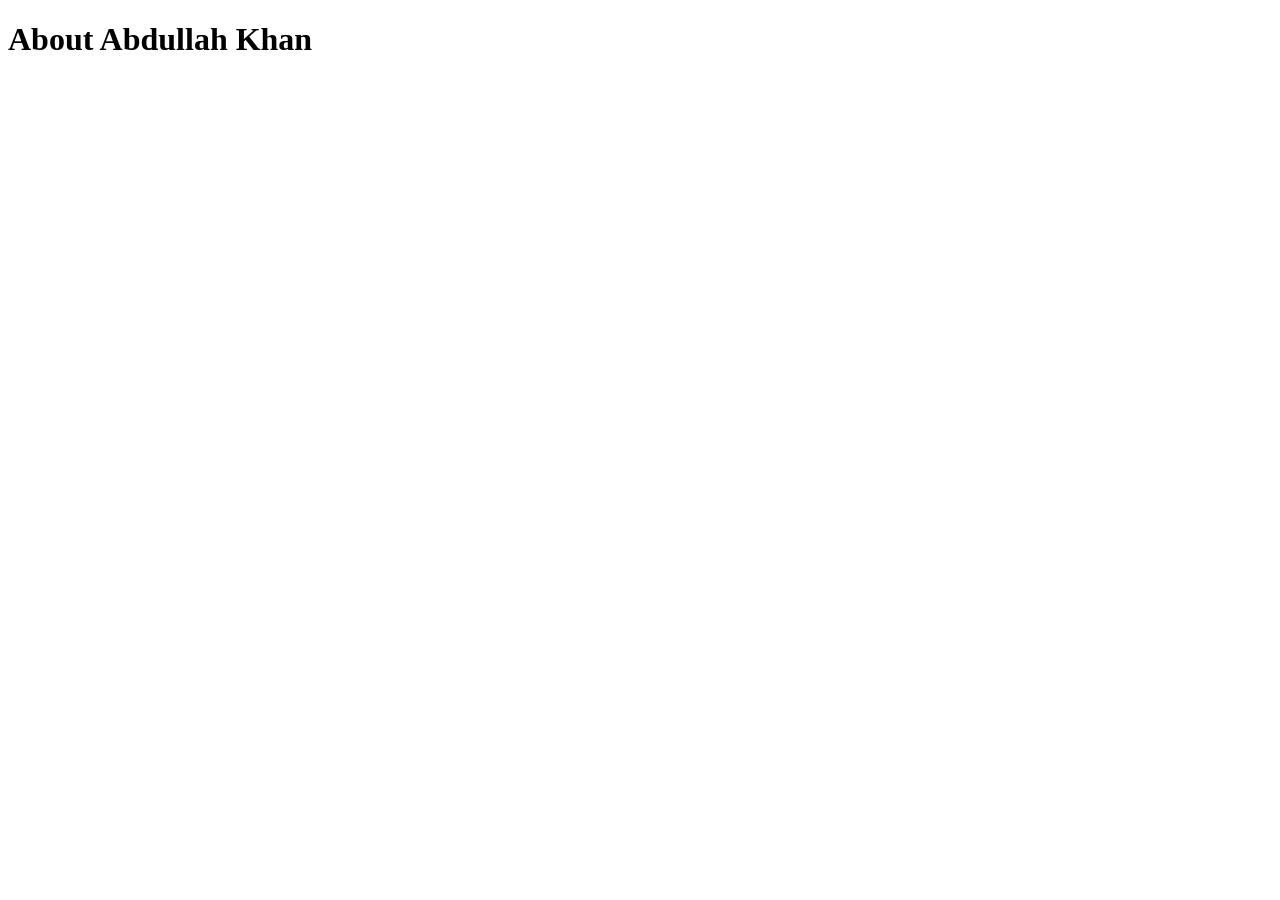
==== about.html @ 02fe5433 "Add About page structure" ====
<!DOCTYPE html>
<html lang="en">
<head>
    <meta charset="UTF-8">
    <meta name="viewport" content="width=device-width, initial-scale=1.0">
    <title>About — Abdullah Khan</title>
</head>
<body>
    <h1>About Abdullah Khan</h1>
</body>
</html>
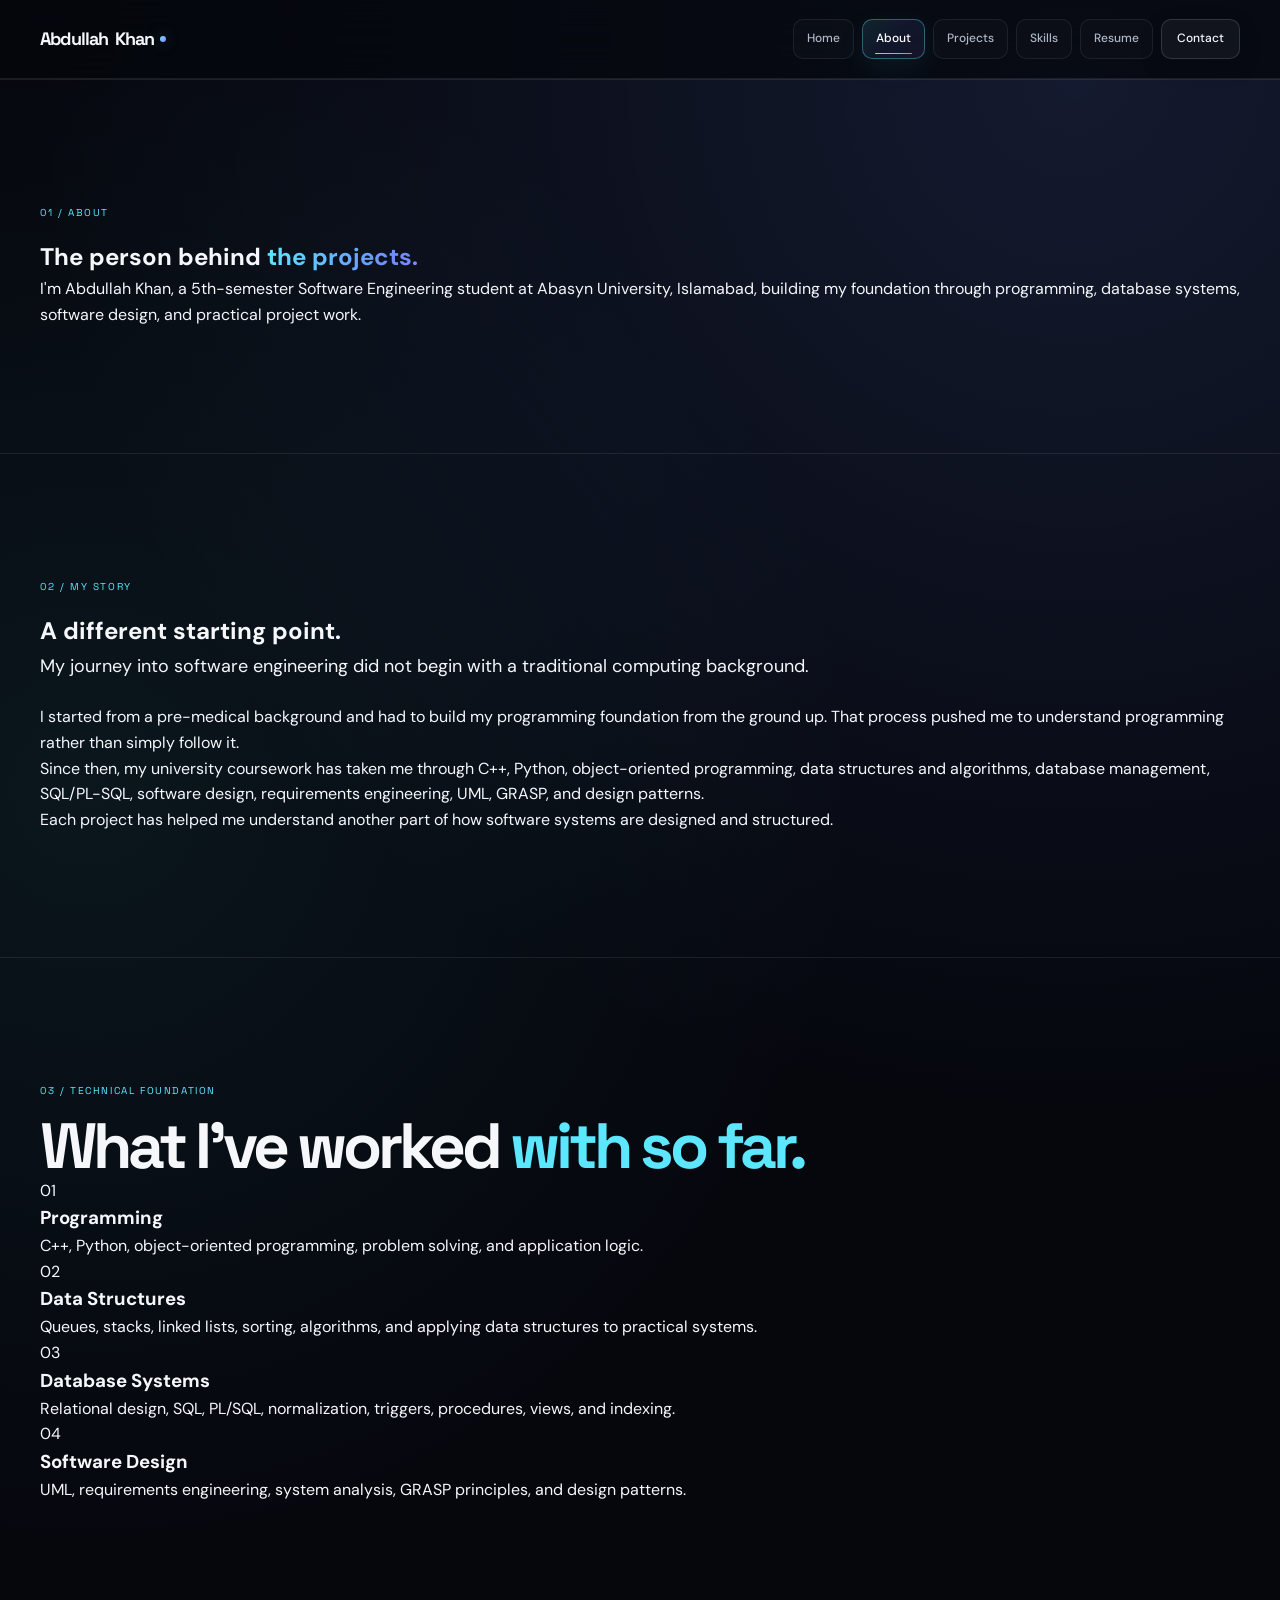
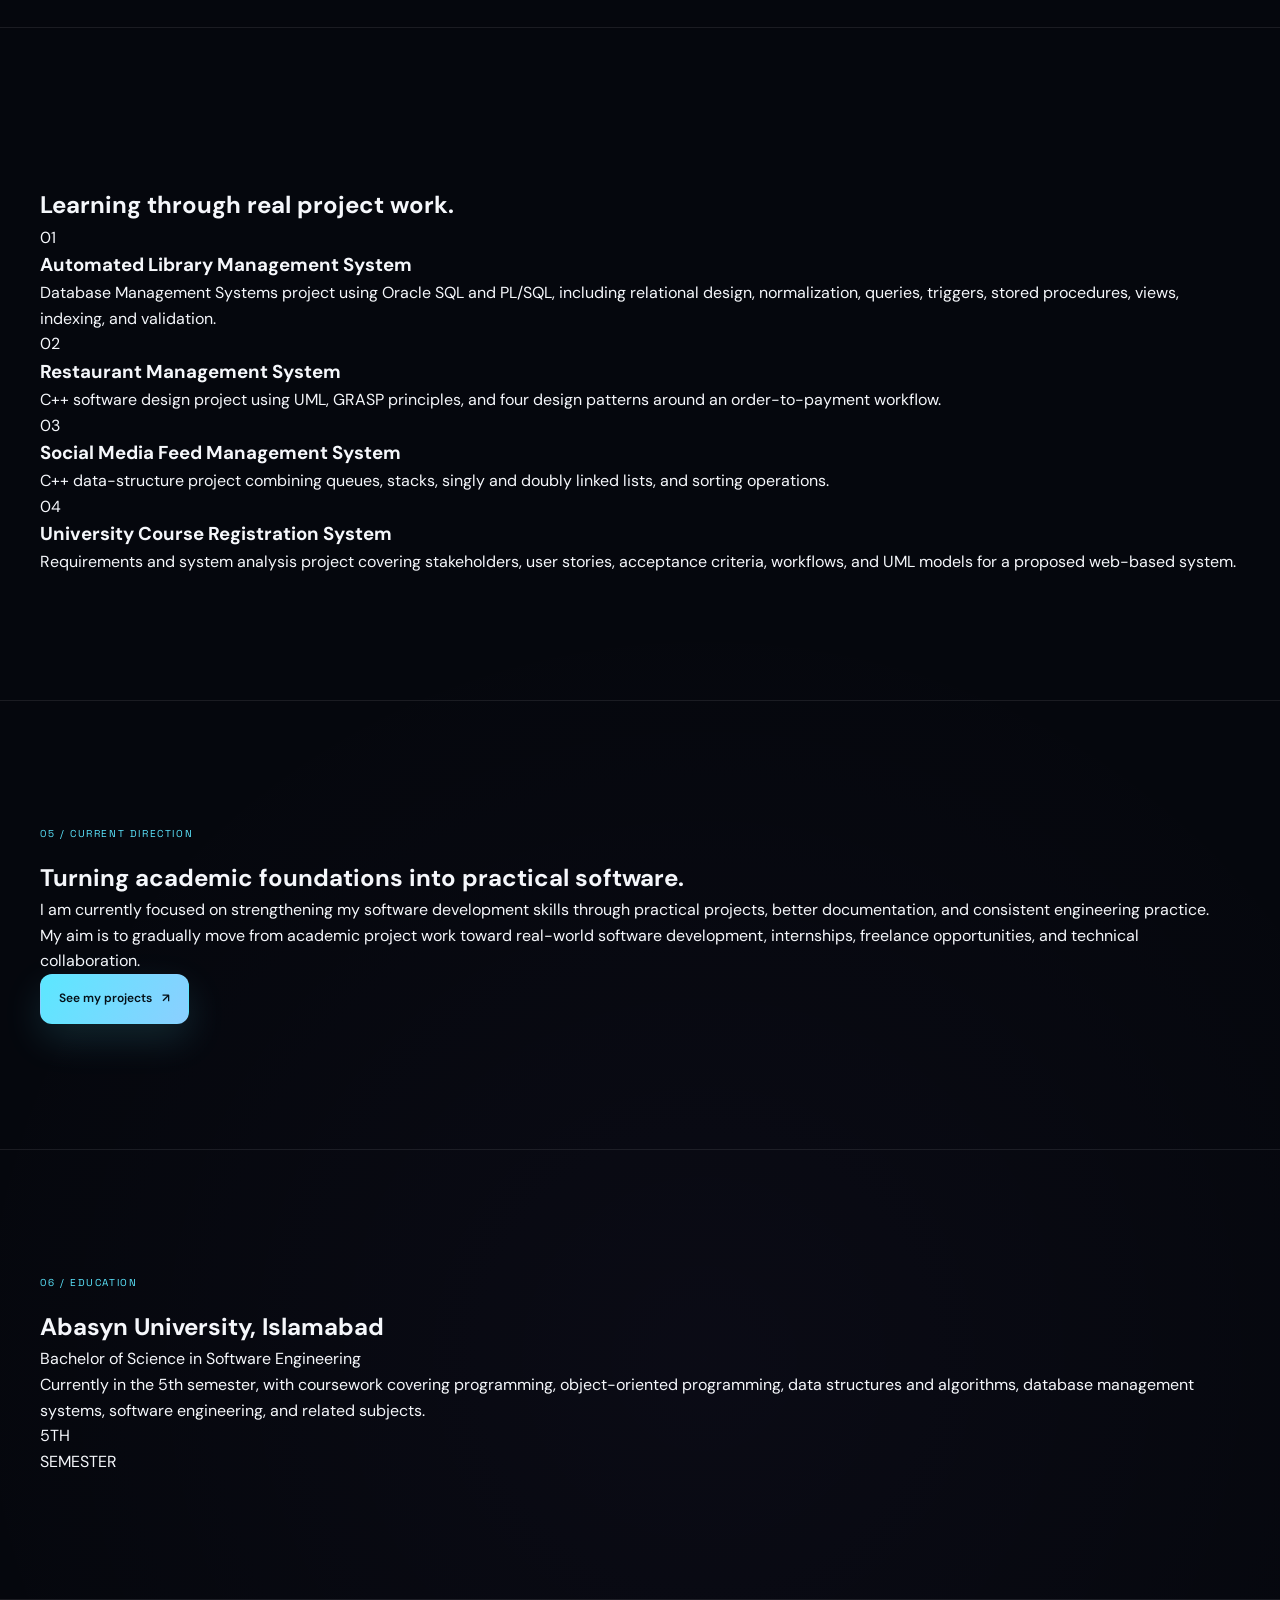
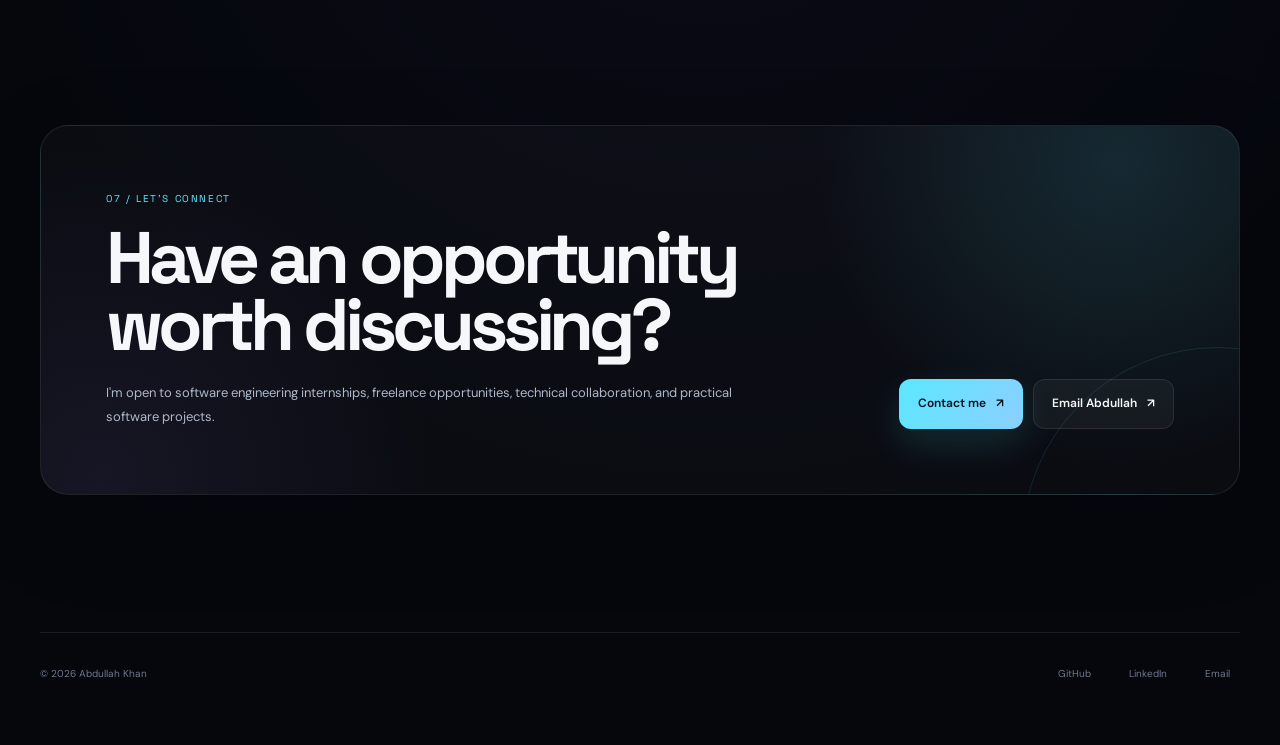
==== commit 065a0412: "Build professional About page" ====
--- a/about.html
+++ b/about.html
@@ -1,11 +1,648 @@
 <!DOCTYPE html>
 <html lang="en">
 <head>
+
     <meta charset="UTF-8">
     <meta name="viewport" content="width=device-width, initial-scale=1.0">
-    <title>About — Abdullah Khan</title>
+
+    <title>About Abdullah Khan | Software Engineering</title>
+
+    <meta
+        name="description"
+        content="About Abdullah Khan — Software Engineering student at Abasyn University, Islamabad."
+    >
+
+    <meta name="theme-color" content="#05070d">
+
+    <link rel="stylesheet" href="css/style.css">
+
 </head>
+
+
 <body>
-    <h1>About Abdullah Khan</h1>
+
+    <!-- =========================
+         NAVIGATION
+    ========================== -->
+
+    <header class="site-header">
+
+        <nav class="navbar container">
+
+            <a href="index.html" class="logo">
+                Abdullah
+                <strong>Khan</strong>
+            </a>
+
+
+            <button
+                class="menu-toggle"
+                type="button"
+                aria-label="Open navigation menu"
+                aria-expanded="false"
+                aria-controls="site-menu"
+            >
+                <span></span>
+                <span></span>
+                <span></span>
+            </button>
+
+
+            <div class="nav-menu" id="site-menu">
+
+                <a
+                    href="index.html"
+                    class="nav-link"
+                >
+                    Home
+                </a>
+
+                <a
+                    href="about.html"
+                    class="nav-link active"
+                >
+                    About
+                </a>
+
+                <a
+                    href="projects.html"
+                    class="nav-link"
+                >
+                    Projects
+                </a>
+
+                <a
+                    href="skills.html"
+                    class="nav-link"
+                >
+                    Skills
+                </a>
+
+                <a
+                    href="resume.html"
+                    class="nav-link"
+                >
+                    Resume
+                </a>
+
+                <a
+                    href="contact.html"
+                    class="nav-link nav-contact"
+                >
+                    Contact
+                </a>
+
+            </div>
+
+        </nav>
+
+    </header>
+
+
+    <main>
+
+
+        <!-- =========================
+             PAGE HERO
+        ========================== -->
+
+        <section class="page-hero section">
+
+            <div class="container">
+
+                <div class="section-kicker reveal">
+                    01 / About
+                </div>
+
+
+                <h1 class="page-title reveal">
+                    The person behind
+                    <span class="gradient-text">
+                        the projects.
+                    </span>
+                </h1>
+
+
+                <p class="page-lead reveal reveal-delay">
+                    I'm Abdullah Khan, a 5th-semester Software Engineering
+                    student at Abasyn University, Islamabad, building my
+                    foundation through programming, database systems,
+                    software design, and practical project work.
+                </p>
+
+            </div>
+
+        </section>
+
+
+        <!-- =========================
+             STORY
+        ========================== -->
+
+        <section class="section">
+
+            <div class="container">
+
+                <div class="section-kicker reveal">
+                    02 / My Story
+                </div>
+
+
+                <div class="about-story-grid">
+
+                    <div class="about-story-heading reveal">
+
+                        <h2>
+                            A different
+                            starting point.
+                        </h2>
+
+                    </div>
+
+
+                    <div class="about-story-content reveal reveal-delay">
+
+                        <p class="large-text">
+                            My journey into software engineering did not begin
+                            with a traditional computing background.
+                        </p>
+
+
+                        <p>
+                            I started from a pre-medical background and had to
+                            build my programming foundation from the ground up.
+                            That process pushed me to understand programming
+                            rather than simply follow it.
+                        </p>
+
+
+                        <p>
+                            Since then, my university coursework has taken me
+                            through C++, Python, object-oriented programming,
+                            data structures and algorithms, database management,
+                            SQL/PL-SQL, software design, requirements engineering,
+                            UML, GRASP, and design patterns.
+                        </p>
+
+
+                        <p>
+                            Each project has helped me understand another part
+                            of how software systems are designed and structured.
+                        </p>
+
+                    </div>
+
+                </div>
+
+            </div>
+
+        </section>
+
+
+        <!-- =========================
+             WHAT I WORK WITH
+        ========================== -->
+
+        <section class="section">
+
+            <div class="container">
+
+                <div class="section-kicker reveal">
+                    03 / Technical Foundation
+                </div>
+
+
+                <h2 class="section-title reveal">
+                    What I've worked
+                    <span>with so far.</span>
+                </h2>
+
+
+                <div class="about-skill-grid">
+
+
+                    <article class="about-skill-card reveal">
+
+                        <span class="about-card-number">
+                            01
+                        </span>
+
+                        <h3>
+                            Programming
+                        </h3>
+
+                        <p>
+                            C++, Python, object-oriented programming,
+                            problem solving, and application logic.
+                        </p>
+
+                    </article>
+
+
+                    <article class="about-skill-card reveal">
+
+                        <span class="about-card-number">
+                            02
+                        </span>
+
+                        <h3>
+                            Data Structures
+                        </h3>
+
+                        <p>
+                            Queues, stacks, linked lists, sorting, algorithms,
+                            and applying data structures to practical systems.
+                        </p>
+
+                    </article>
+
+
+                    <article class="about-skill-card reveal">
+
+                        <span class="about-card-number">
+                            03
+                        </span>
+
+                        <h3>
+                            Database Systems
+                        </h3>
+
+                        <p>
+                            Relational design, SQL, PL/SQL, normalization,
+                            triggers, procedures, views, and indexing.
+                        </p>
+
+                    </article>
+
+
+                    <article class="about-skill-card reveal">
+
+                        <span class="about-card-number">
+                            04
+                        </span>
+
+                        <h3>
+                            Software Design
+                        </h3>
+
+                        <p>
+                            UML, requirements engineering, system analysis,
+                            GRASP principles, and design patterns.
+                        </p>
+
+                    </article>
+
+                </div>
+
+            </div>
+
+        </section>
+
+
+        <!-- =========================
+             PROJECT EXPERIENCE
+        ========================== -->
+
+        <section class="section">
+
+            <div class="container">
+
+                <div class="section-kicker reveal">
+                    04 / Project Experience
+                </div>
+
+
+                <div class="experience-grid">
+
+                    <div class="experience-heading reveal">
+
+                        <h2>
+                            Learning through
+                            <span>real project work.</span>
+                        </h2>
+
+                    </div>
+
+
+                    <div class="experience-list">
+
+
+                        <div class="experience-item reveal">
+
+                            <div class="experience-number">
+                                01
+                            </div>
+
+                            <div>
+
+                                <h3>
+                                    Automated Library Management System
+                                </h3>
+
+                                <p>
+                                    Database Management Systems project using
+                                    Oracle SQL and PL/SQL, including relational
+                                    design, normalization, queries, triggers,
+                                    stored procedures, views, indexing, and
+                                    validation.
+                                </p>
+
+                            </div>
+
+                        </div>
+
+
+                        <div class="experience-item reveal">
+
+                            <div class="experience-number">
+                                02
+                            </div>
+
+                            <div>
+
+                                <h3>
+                                    Restaurant Management System
+                                </h3>
+
+                                <p>
+                                    C++ software design project using UML,
+                                    GRASP principles, and four design patterns
+                                    around an order-to-payment workflow.
+                                </p>
+
+                            </div>
+
+                        </div>
+
+
+                        <div class="experience-item reveal">
+
+                            <div class="experience-number">
+                                03
+                            </div>
+
+                            <div>
+
+                                <h3>
+                                    Social Media Feed Management System
+                                </h3>
+
+                                <p>
+                                    C++ data-structure project combining queues,
+                                    stacks, singly and doubly linked lists,
+                                    and sorting operations.
+                                </p>
+
+                            </div>
+
+                        </div>
+
+
+                        <div class="experience-item reveal">
+
+                            <div class="experience-number">
+                                04
+                            </div>
+
+                            <div>
+
+                                <h3>
+                                    University Course Registration System
+                                </h3>
+
+                                <p>
+                                    Requirements and system analysis project
+                                    covering stakeholders, user stories,
+                                    acceptance criteria, workflows, and UML
+                                    models for a proposed web-based system.
+                                </p>
+
+                            </div>
+
+                        </div>
+
+                    </div>
+
+                </div>
+
+            </div>
+
+        </section>
+
+
+        <!-- =========================
+             CURRENT DIRECTION
+        ========================== -->
+
+        <section class="section">
+
+            <div class="container">
+
+                <div class="direction-panel reveal">
+
+                    <div>
+
+                        <div class="section-kicker">
+                            05 / Current Direction
+                        </div>
+
+                        <h2>
+                            Turning academic
+                            foundations into
+                            <span>practical software.</span>
+                        </h2>
+
+                    </div>
+
+
+                    <div class="direction-content">
+
+                        <p>
+                            I am currently focused on strengthening my software
+                            development skills through practical projects,
+                            better documentation, and consistent engineering
+                            practice.
+                        </p>
+
+
+                        <p>
+                            My aim is to gradually move from academic project
+                            work toward real-world software development,
+                            internships, freelance opportunities, and technical
+                            collaboration.
+                        </p>
+
+
+                        <a
+                            href="projects.html"
+                            class="button button-primary"
+                        >
+                            See my projects
+                            <span>↗</span>
+                        </a>
+
+                    </div>
+
+                </div>
+
+            </div>
+
+        </section>
+
+
+        <!-- =========================
+             EDUCATION
+        ========================== -->
+
+        <section class="section">
+
+            <div class="container">
+
+                <div class="section-kicker reveal">
+                    06 / Education
+                </div>
+
+
+                <div class="education-detail reveal">
+
+                    <div>
+
+                        <h2>
+                            Abasyn University,
+                            Islamabad
+                        </h2>
+
+                        <p class="education-degree">
+                            Bachelor of Science in Software Engineering
+                        </p>
+
+                        <p>
+                            Currently in the 5th semester, with coursework
+                            covering programming, object-oriented programming,
+                            data structures and algorithms, database management
+                            systems, software engineering, and related subjects.
+                        </p>
+
+                    </div>
+
+
+                    <div class="education-mark">
+                        5TH<br>
+                        SEMESTER
+                    </div>
+
+                </div>
+
+            </div>
+
+        </section>
+
+
+        <!-- =========================
+             CONTACT CTA
+        ========================== -->
+
+        <section class="section contact-preview">
+
+            <div class="container">
+
+                <div class="contact-panel reveal">
+
+                    <div>
+
+                        <div class="section-kicker">
+                            07 / Let's Connect
+                        </div>
+
+                        <h2>
+                            Have an opportunity
+                            worth discussing?
+                        </h2>
+
+                        <p>
+                            I'm open to software engineering internships,
+                            freelance opportunities, technical collaboration,
+                            and practical software projects.
+                        </p>
+
+                    </div>
+
+
+                    <div class="contact-panel-actions">
+
+                        <a
+                            href="contact.html"
+                            class="button button-primary"
+                        >
+                            Contact me
+                            <span>↗</span>
+                        </a>
+
+                        <a
+                            href="mailto:abdullahsa.tech@gmail.com"
+                            class="button button-secondary"
+                        >
+                            Email Abdullah
+                            <span>↗</span>
+                        </a>
+
+                    </div>
+
+                </div>
+
+            </div>
+
+        </section>
+
+    </main>
+
+
+    <!-- =========================
+         FOOTER
+    ========================== -->
+
+    <footer class="site-footer">
+
+        <div class="container footer-inner">
+
+            <div>
+                © <span data-current-year>2026</span>
+                Abdullah Khan
+            </div>
+
+
+            <div class="footer-links">
+
+                <a
+                    href="https://github.com/abdullahsatech-eng"
+                    target="_blank"
+                    rel="noopener noreferrer"
+                >
+                    GitHub
+                </a>
+
+                <a
+                    href="https://www.linkedin.com/in/abdullah-khan-0773aa349/"
+                    target="_blank"
+                    rel="noopener noreferrer"
+                >
+                    LinkedIn
+                </a>
+
+                <a
+                    href="mailto:abdullahsa.tech@gmail.com"
+                >
+                    Email
+                </a>
+
+            </div>
+
+        </div>
+
+    </footer>
+
+
+    <script src="js/script.js"></script>
+
 </body>
 </html>
--- a/css/style.css
+++ b/css/style.css
@@ -0,0 +1,3768 @@
+@import url('https://fonts.googleapis.com/css2?family=DM+Sans:wght@400;500;600;700&family=Space+Grotesk:wght@400;500;600;700&display=swap');
+
+
+/* =========================================================
+   ROOT
+========================================================= */
+
+:root {
+    --bg: #05070d;
+    --bg-soft: #090e18;
+
+    --surface: rgba(255, 255, 255, 0.045);
+    --surface-2: rgba(255, 255, 255, 0.065);
+    --surface-hover: rgba(255, 255, 255, 0.085);
+
+    --text: #f5f7fb;
+    --muted: #aeb8c8;
+    --muted-dark: #6d798c;
+
+    --line: rgba(255, 255, 255, 0.085);
+    --line-strong: rgba(255, 255, 255, 0.17);
+
+    --cyan: #5ce7ff;
+    --blue: #6f8dff;
+    --violet: #a67cff;
+
+    --max-width: 1200px;
+
+    --shadow-soft:
+        0 25px 80px rgba(0, 0, 0, 0.22);
+
+    --shadow-card:
+        0 30px 90px rgba(0, 0, 0, 0.28);
+}
+
+
+/* =========================================================
+   RESET
+========================================================= */
+
+* {
+    margin: 0;
+    padding: 0;
+    box-sizing: border-box;
+}
+
+html {
+    scroll-behavior: smooth;
+    background: var(--bg);
+}
+
+body {
+    min-height: 100vh;
+
+    color: var(--text);
+
+    font-family:
+        "DM Sans",
+        Arial,
+        sans-serif;
+
+    line-height: 1.6;
+
+    overflow-x: hidden;
+
+    background:
+        radial-gradient(
+            circle at 84% 2%,
+            rgba(111, 141, 255, 0.14),
+            transparent 26%
+        ),
+        radial-gradient(
+            circle at 7% 20%,
+            rgba(92, 231, 255, 0.065),
+            transparent 23%
+        ),
+        radial-gradient(
+            circle at 55% 75%,
+            rgba(166, 124, 255, 0.035),
+            transparent 25%
+        ),
+        var(--bg);
+}
+
+body::before {
+    content: "";
+
+    position: fixed;
+    inset: 0;
+
+    z-index: -2;
+
+    pointer-events: none;
+
+    background-image:
+        linear-gradient(
+            rgba(255, 255, 255, 0.014) 1px,
+            transparent 1px
+        ),
+        linear-gradient(
+            90deg,
+            rgba(255, 255, 255, 0.014) 1px,
+            transparent 1px
+        );
+
+    background-size: 72px 72px;
+
+    mask-image:
+        linear-gradient(
+            to bottom,
+            black 0%,
+            black 40%,
+            transparent 95%
+        );
+}
+
+body::after {
+    content: "";
+
+    position: fixed;
+    inset: 0;
+
+    z-index: -1;
+
+    pointer-events: none;
+
+    background:
+        radial-gradient(
+            circle at center,
+            transparent 20%,
+            rgba(0, 0, 0, 0.12) 70%,
+            rgba(0, 0, 0, 0.4) 100%
+        );
+}
+
+::selection {
+    background:
+        rgba(92, 231, 255, 0.22);
+
+    color:
+        #ffffff;
+}
+
+a {
+    color: inherit;
+    text-decoration: none;
+}
+
+button {
+    font: inherit;
+}
+
+img {
+    display: block;
+    max-width: 100%;
+}
+
+.container {
+    width:
+        min(
+            var(--max-width),
+            calc(100% - 44px)
+        );
+
+    margin-inline:
+        auto;
+}
+
+
+/* =========================================================
+   HEADER / NAVIGATION
+========================================================= */
+
+.site-header {
+    position: sticky;
+    top: 0;
+
+    z-index: 1000;
+
+    border-bottom:
+        1px solid var(--line);
+
+    background:
+        rgba(5, 7, 13, 0.76);
+
+    backdrop-filter:
+        blur(20px);
+
+    -webkit-backdrop-filter:
+        blur(20px);
+}
+
+.navbar {
+    position: relative;
+
+    min-height:
+        78px;
+
+    display:
+        flex;
+
+    align-items:
+        center;
+
+    justify-content:
+        space-between;
+
+    gap:
+        24px;
+}
+
+.logo {
+    display:
+        inline-flex;
+
+    align-items:
+        center;
+
+    gap:
+        6px;
+
+    color:
+        var(--text);
+
+    font-family:
+        "Space Grotesk",
+        sans-serif;
+
+    font-size:
+        18px;
+
+    font-weight:
+        700;
+
+    letter-spacing:
+        -.045em;
+
+    white-space:
+        nowrap;
+}
+
+.logo strong {
+    font-weight:
+        700;
+}
+
+.logo::after {
+    content:
+        "";
+
+    width:
+        6px;
+
+    height:
+        6px;
+
+    border-radius:
+        50%;
+
+    background:
+        linear-gradient(
+            135deg,
+            var(--cyan),
+            var(--violet)
+        );
+
+    box-shadow:
+        0 0 16px
+        rgba(92, 231, 255, .38);
+}
+
+
+/* Unified navigation container system */
+
+.nav-menu {
+    display:
+        flex;
+
+    align-items:
+        center;
+
+    gap:
+        8px;
+}
+
+.nav-link {
+    position:
+        relative;
+
+    display:
+        inline-flex;
+
+    align-items:
+        center;
+
+    justify-content:
+        center;
+
+    min-height:
+        40px;
+
+    padding:
+        0 13px;
+
+    border:
+        1px solid
+        rgba(255, 255, 255, .075);
+
+    border-radius:
+        10px;
+
+    color:
+        var(--muted);
+
+    background:
+        rgba(255, 255, 255, .018);
+
+    font-size:
+        12px;
+
+    font-weight:
+        500;
+
+    transition:
+        color .25s ease,
+        background .25s ease,
+        border-color .25s ease,
+        transform .25s ease,
+        box-shadow .25s ease;
+}
+
+.nav-link:hover {
+    color:
+        var(--text);
+
+    border-color:
+        rgba(92, 231, 255, .24);
+
+    background:
+        linear-gradient(
+            135deg,
+            rgba(92, 231, 255, .075),
+            rgba(166, 124, 255, .055)
+        );
+
+    transform:
+        translateY(-2px);
+
+    box-shadow:
+        0 8px 24px
+        rgba(0, 0, 0, .16);
+}
+
+.nav-link.active {
+    color:
+        #ffffff;
+
+    border-color:
+        rgba(92, 231, 255, .36);
+
+    background:
+        linear-gradient(
+            135deg,
+            rgba(92, 231, 255, .12),
+            rgba(111, 141, 255, .10),
+            rgba(166, 124, 255, .09)
+        );
+
+    box-shadow:
+        0 8px 28px
+        rgba(92, 231, 255, .075);
+}
+
+.nav-link.active::before {
+    content:
+        "";
+
+    position:
+        absolute;
+
+    left:
+        12px;
+
+    right:
+        12px;
+
+    bottom:
+        4px;
+
+    height:
+        1px;
+
+    border-radius:
+        999px;
+
+    background:
+        linear-gradient(
+            90deg,
+            var(--cyan),
+            var(--violet)
+        );
+}
+
+
+/* Contact is stronger, but SAME radius/shape */
+
+.nav-contact {
+    min-height:
+        40px;
+
+    padding:
+        0 15px;
+
+    border:
+        1px solid
+        rgba(255, 255, 255, .14);
+
+    border-radius:
+        10px;
+
+    color:
+        var(--text);
+
+    background:
+        rgba(255, 255, 255, .045);
+
+    box-shadow:
+        0 8px 25px
+        rgba(0, 0, 0, .12);
+}
+
+.nav-contact:hover {
+    border-color:
+        rgba(92, 231, 255, .32);
+
+    background:
+        linear-gradient(
+            135deg,
+            rgba(92,231,255,.09),
+            rgba(166,124,255,.065)
+        );
+
+    box-shadow:
+        0 10px 28px
+        rgba(92,231,255,.08);
+}
+
+
+/* Mobile menu */
+
+.menu-toggle {
+    display:
+        none;
+
+    width:
+        44px;
+
+    height:
+        44px;
+
+    padding:
+        0;
+
+    border:
+        1px solid var(--line);
+
+    border-radius:
+        11px;
+
+    background:
+        rgba(255,255,255,.025);
+
+    cursor:
+        pointer;
+
+    transition:
+        border-color .25s ease,
+        background .25s ease;
+}
+
+.menu-toggle:hover {
+    border-color:
+        rgba(92,231,255,.28);
+
+    background:
+        rgba(92,231,255,.05);
+}
+
+.menu-toggle span {
+    display:
+        block;
+
+    width:
+        18px;
+
+    height:
+        1px;
+
+    margin:
+        4px auto;
+
+    background:
+        var(--text);
+
+    transition:
+        transform .28s ease,
+        opacity .2s ease;
+}
+
+.menu-toggle.open span:nth-child(1) {
+    transform:
+        translateY(5px)
+        rotate(45deg);
+}
+
+.menu-toggle.open span:nth-child(2) {
+    opacity:
+        0;
+}
+
+.menu-toggle.open span:nth-child(3) {
+    transform:
+        translateY(-5px)
+        rotate(-45deg);
+}
+
+
+/* =========================================================
+   HERO
+========================================================= */
+
+.hero {
+    position:
+        relative;
+
+    min-height:
+        calc(100vh - 78px);
+
+    display:
+        flex;
+
+    align-items:
+        center;
+
+    padding:
+        105px 0 92px;
+
+    overflow:
+        hidden;
+}
+
+.hero-grid-overlay {
+    position:
+        absolute;
+
+    inset:
+        0;
+
+    pointer-events:
+        none;
+
+    background:
+        linear-gradient(
+            90deg,
+            transparent 0%,
+            rgba(92,231,255,.022) 50%,
+            transparent 100%
+        );
+}
+
+.hero-glow {
+    position:
+        absolute;
+
+    border-radius:
+        50%;
+
+    pointer-events:
+        none;
+
+    filter:
+        blur(10px);
+
+    animation:
+        floatGlow 9s ease-in-out infinite alternate;
+}
+
+.hero-glow-one {
+    width:
+        460px;
+
+    height:
+        460px;
+
+    top:
+        -190px;
+
+    right:
+        -130px;
+
+    background:
+        radial-gradient(
+            circle,
+            rgba(102,140,255,.18),
+            transparent 68%
+        );
+}
+
+.hero-glow-two {
+    width:
+        390px;
+
+    height:
+        390px;
+
+    left:
+        -220px;
+
+    bottom:
+        -250px;
+
+    background:
+        radial-gradient(
+            circle,
+            rgba(92,231,255,.09),
+            transparent 70%
+        );
+
+    animation-delay:
+        -3s;
+}
+
+@keyframes floatGlow {
+
+    from {
+        transform:
+            translate3d(0,0,0)
+            scale(1);
+    }
+
+    to {
+        transform:
+            translate3d(0,28px,0)
+            scale(1.08);
+    }
+
+}
+
+.hero-container {
+    position:
+        relative;
+
+    display:
+        grid;
+
+    grid-template-columns:
+        minmax(0, 1.3fr)
+        minmax(290px, .7fr);
+
+    align-items:
+        center;
+
+    gap:
+        82px;
+}
+
+.hero-content {
+    min-width:
+        0;
+}
+
+.hero-eyebrow {
+    display:
+        inline-flex;
+
+    align-items:
+        center;
+
+    gap:
+        10px;
+
+    margin-bottom:
+        27px;
+
+    color:
+        var(--muted-dark);
+
+    font-family:
+        "Space Grotesk",
+        sans-serif;
+
+    font-size:
+        10px;
+
+    text-transform:
+        uppercase;
+
+    letter-spacing:
+        .16em;
+}
+
+.status-dot {
+    width:
+        8px;
+
+    height:
+        8px;
+
+    flex:
+        0 0 auto;
+
+    border-radius:
+        50%;
+
+    background:
+        var(--cyan);
+
+    box-shadow:
+        0 0 0 5px
+        rgba(92,231,255,.08),
+        0 0 24px
+        rgba(92,231,255,.48);
+
+    animation:
+        pulseDot 2.4s
+        ease-in-out
+        infinite;
+}
+
+@keyframes pulseDot {
+
+    0%,
+    100% {
+        box-shadow:
+            0 0 0 5px
+            rgba(92,231,255,.08),
+            0 0 24px
+            rgba(92,231,255,.48);
+    }
+
+    50% {
+        box-shadow:
+            0 0 0 9px
+            rgba(92,231,255,.012),
+            0 0 34px
+            rgba(92,231,255,.62);
+    }
+
+}
+
+.hero-title {
+    font-family:
+        "Space Grotesk",
+        sans-serif;
+
+    font-weight:
+        700;
+
+    letter-spacing:
+        -.075em;
+
+    line-height:
+        .88;
+
+    margin-bottom:
+        35px;
+}
+
+.hero-name {
+    display:
+        block;
+
+    font-size:
+        clamp(
+            4rem,
+            8vw,
+            8rem
+        );
+}
+
+.hero-role {
+    display:
+        block;
+
+    max-width:
+        920px;
+
+    margin-top:
+        13px;
+
+    color:
+        var(--text);
+
+    font-size:
+        clamp(
+            2.5rem,
+            5vw,
+            5rem
+        );
+
+    line-height:
+        .97;
+}
+
+.gradient-text {
+    display:
+        inline-block;
+
+    background:
+        linear-gradient(
+            105deg,
+            var(--cyan),
+            var(--blue) 45%,
+            var(--violet)
+        );
+
+    background-size:
+        180% 180%;
+
+    -webkit-background-clip:
+        text;
+
+    background-clip:
+        text;
+
+    color:
+        transparent;
+
+    animation:
+        gradientMove 6s ease infinite;
+}
+
+@keyframes gradientMove {
+
+    0% {
+        background-position:
+            0% 50%;
+    }
+
+    50% {
+        background-position:
+            100% 50%;
+    }
+
+    100% {
+        background-position:
+            0% 50%;
+    }
+
+}
+
+.hero-description {
+    max-width:
+        725px;
+
+    color:
+        var(--muted);
+
+    font-size:
+        clamp(
+            1rem,
+            1.35vw,
+            1.13rem
+        );
+
+    line-height:
+        1.9;
+
+    margin-bottom:
+        35px;
+}
+
+.hero-description strong {
+    color:
+        var(--text);
+
+    font-weight:
+        600;
+}
+
+.hero-actions {
+    display:
+        flex;
+
+    flex-wrap:
+        wrap;
+
+    gap:
+        10px;
+}
+
+.button {
+    position:
+        relative;
+
+    overflow:
+        hidden;
+
+    min-height:
+        50px;
+
+    display:
+        inline-flex;
+
+    align-items:
+        center;
+
+    justify-content:
+        center;
+
+    gap:
+        10px;
+
+    padding:
+        0 18px;
+
+    border:
+        1px solid var(--line);
+
+    border-radius:
+        12px;
+
+    color:
+        var(--text);
+
+    font-size:
+        12px;
+
+    font-weight:
+        600;
+
+    background:
+        rgba(255,255,255,.03);
+
+    transition:
+        transform .25s ease,
+        color .25s ease,
+        border-color .25s ease,
+        background .25s ease,
+        box-shadow .25s ease;
+}
+
+.button span {
+    transition:
+        transform .25s ease;
+}
+
+.button:hover {
+    transform:
+        translateY(-3px);
+
+    border-color:
+        var(--line-strong);
+
+    background:
+        rgba(255,255,255,.075);
+
+    box-shadow:
+        0 12px 30px
+        rgba(0,0,0,.16);
+}
+
+.button:hover span {
+    transform:
+        translate(3px,-2px);
+}
+
+.button:active {
+    transform:
+        scale(.97);
+}
+
+.button-primary {
+    color:
+        #041018;
+
+    border-color:
+        transparent;
+
+    background:
+        linear-gradient(
+            120deg,
+            var(--cyan),
+            #8bcfff
+        );
+
+    box-shadow:
+        0 15px 38px
+        rgba(92,231,255,.14);
+}
+
+.button-primary:hover {
+    color:
+        #041018;
+
+    border-color:
+        transparent;
+
+    background:
+        linear-gradient(
+            120deg,
+            #7aeaff,
+            #a1d5ff
+        );
+
+    box-shadow:
+        0 20px 52px
+        rgba(92,231,255,.23);
+}
+
+.button-secondary {
+    background:
+        rgba(255,255,255,.045);
+}
+
+.button-ghost {
+    background:
+        transparent;
+}
+
+
+/* =========================================================
+   HERO PANEL
+========================================================= */
+
+.hero-panel {
+    position:
+        relative;
+
+    overflow:
+        hidden;
+
+    padding:
+        31px;
+
+    border:
+        1px solid var(--line);
+
+    border-radius:
+        23px;
+
+    background:
+        linear-gradient(
+            145deg,
+            rgba(255,255,255,.065),
+            rgba(255,255,255,.018)
+        );
+
+    box-shadow:
+        var(--shadow-card);
+
+    will-change:
+        transform;
+
+    transition:
+        transform .16s ease-out,
+        border-color .3s ease,
+        box-shadow .3s ease;
+}
+
+.hero-panel::before {
+    content:
+        "";
+
+    position:
+        absolute;
+
+    width:
+        210px;
+
+    height:
+        210px;
+
+    top:
+        -110px;
+
+    right:
+        -85px;
+
+    border-radius:
+        50%;
+
+    background:
+        radial-gradient(
+            circle,
+            rgba(166,124,255,.22),
+            transparent 70%
+        );
+
+    filter:
+        blur(8px);
+
+    pointer-events:
+        none;
+}
+
+.hero-panel::after {
+    content:
+        "";
+
+    position:
+        absolute;
+
+    width:
+        180px;
+
+    height:
+        180px;
+
+    left:
+        var(--glow-x,76%);
+
+    top:
+        var(--glow-y,22%);
+
+    transform:
+        translate(-50%,-50%);
+
+    border-radius:
+        50%;
+
+    background:
+        radial-gradient(
+            circle,
+            rgba(92,231,255,.11),
+            transparent 68%
+        );
+
+    opacity:
+        0;
+
+    transition:
+        opacity .3s ease;
+
+    pointer-events:
+        none;
+}
+
+.hero-panel:hover {
+    border-color:
+        rgba(92,231,255,.23);
+
+    box-shadow:
+        0 40px 100px
+        rgba(0,0,0,.34),
+        0 0 42px
+        rgba(92,231,255,.035);
+}
+
+.hero-panel:hover::after {
+    opacity:
+        1;
+}
+
+.panel-top {
+    position:
+        relative;
+
+    display:
+        flex;
+
+    justify-content:
+        space-between;
+
+    gap:
+        20px;
+
+    margin-bottom:
+        22px;
+}
+
+.panel-label {
+    color:
+        var(--muted-dark);
+
+    font-family:
+        "Space Grotesk",
+        sans-serif;
+
+    font-size:
+        9px;
+
+    text-transform:
+        uppercase;
+
+    letter-spacing:
+        .15em;
+}
+
+.panel-index {
+    color:
+        var(--cyan);
+
+    font-family:
+        "Space Grotesk",
+        sans-serif;
+
+    font-size:
+        9px;
+}
+
+.hero-panel h2 {
+    position:
+        relative;
+
+    max-width:
+        400px;
+
+    margin-bottom:
+        15px;
+
+    font-family:
+        "Space Grotesk",
+        sans-serif;
+
+    font-size:
+        26px;
+
+    line-height:
+        1.16;
+
+    letter-spacing:
+        -.045em;
+}
+
+.hero-panel h2 span {
+    color:
+        var(--cyan);
+}
+
+.hero-panel > p {
+    position:
+        relative;
+
+    color:
+        var(--muted-dark);
+
+    font-size:
+        12px;
+
+    line-height:
+        1.8;
+}
+
+.panel-divider {
+    height:
+        1px;
+
+    margin:
+        24px 0;
+
+    background:
+        var(--line);
+}
+
+.panel-facts {
+    position:
+        relative;
+
+    display:
+        grid;
+
+    gap:
+        14px;
+}
+
+.panel-fact {
+    display:
+        flex;
+
+    align-items:
+        flex-start;
+
+    justify-content:
+        space-between;
+
+    gap:
+        20px;
+}
+
+.fact-label {
+    color:
+        var(--muted-dark);
+
+    font-size:
+        10px;
+}
+
+.fact-value {
+    max-width:
+        170px;
+
+    color:
+        var(--text);
+
+    font-size:
+        10px;
+
+    text-align:
+        right;
+
+    line-height:
+        1.45;
+}
+
+.hero-bottom {
+    position:
+        absolute;
+
+    left:
+        50%;
+
+    bottom:
+        24px;
+
+    transform:
+        translateX(-50%);
+
+    display:
+        grid;
+
+    grid-template-columns:
+        auto
+        1fr
+        auto;
+
+    align-items:
+        center;
+
+    gap:
+        20px;
+
+    width:
+        min(
+            var(--max-width),
+            calc(100% - 44px)
+        );
+}
+
+.hero-scroll-label {
+    color:
+        var(--muted-dark);
+
+    font-family:
+        "Space Grotesk",
+        sans-serif;
+
+    font-size:
+        9px;
+
+    text-transform:
+        uppercase;
+
+    letter-spacing:
+        .13em;
+}
+
+.hero-line {
+    height:
+        1px;
+
+    background:
+        linear-gradient(
+            90deg,
+            rgba(92,231,255,.22),
+            var(--line),
+            rgba(166,124,255,.20)
+        );
+}
+
+.hero-stack {
+    display:
+        flex;
+
+    align-items:
+        center;
+
+    gap:
+        14px;
+
+    color:
+        var(--muted-dark);
+
+    font-family:
+        "Space Grotesk",
+        sans-serif;
+
+    font-size:
+        9px;
+
+    letter-spacing:
+        .06em;
+}
+
+.hero-stack span {
+    white-space:
+        nowrap;
+}
+
+
+/* =========================================================
+   SECTIONS
+========================================================= */
+
+.section {
+    position:
+        relative;
+
+    padding:
+        125px 0;
+
+    border-top:
+        1px solid var(--line);
+}
+
+.section-kicker {
+    color:
+        var(--cyan);
+
+    font-family:
+        "Space Grotesk",
+        sans-serif;
+
+    font-size:
+        10px;
+
+    text-transform:
+        uppercase;
+
+    letter-spacing:
+        .16em;
+
+    margin-bottom:
+        17px;
+}
+
+.section-title {
+    max-width:
+        900px;
+
+    font-family:
+        "Space Grotesk",
+        sans-serif;
+
+    font-size:
+        clamp(
+            2.6rem,
+            5vw,
+            4.8rem
+        );
+
+    line-height:
+        .96;
+
+    letter-spacing:
+        -.065em;
+}
+
+.section-title span,
+.intro-heading span,
+.capabilities-heading span,
+.contact-panel h2 span {
+    color:
+        var(--cyan);
+}
+
+.section-intro {
+    max-width:
+        730px;
+
+    margin-top:
+        20px;
+
+    color:
+        var(--muted);
+
+    font-size:
+        14px;
+
+    line-height:
+        1.9;
+}
+
+
+/* =========================================================
+   INTRO
+========================================================= */
+
+.intro-grid {
+    margin-top:
+        65px;
+
+    display:
+        grid;
+
+    grid-template-columns:
+        .95fr
+        1.05fr;
+
+    align-items:
+        start;
+
+    gap:
+        80px;
+}
+
+.intro-heading h2 {
+    max-width:
+        520px;
+
+    font-family:
+        "Space Grotesk",
+        sans-serif;
+
+    font-size:
+        clamp(
+            2.8rem,
+            5vw,
+            5rem
+        );
+
+    line-height:
+        .95;
+
+    letter-spacing:
+        -.07em;
+}
+
+.intro-content {
+    max-width:
+        680px;
+
+    padding:
+        30px;
+
+    border:
+        1px solid var(--line);
+
+    border-radius:
+        20px;
+
+    background:
+        rgba(255,255,255,.025);
+
+    box-shadow:
+        0 18px 50px
+        rgba(0,0,0,.12);
+}
+
+.large-text {
+    color:
+        var(--text);
+
+    font-size:
+        18px;
+
+    line-height:
+        1.8;
+
+    margin-bottom:
+        22px;
+}
+
+.intro-content > p:not(.large-text) {
+    color:
+        var(--muted-dark);
+
+    font-size:
+        13px;
+
+    line-height:
+        1.9;
+}
+
+.text-link {
+    display:
+        inline-flex;
+
+    align-items:
+        center;
+
+    gap:
+        10px;
+
+    margin-top:
+        27px;
+
+    padding:
+        10px 13px;
+
+    border:
+        1px solid var(--line);
+
+    border-radius:
+        10px;
+
+    color:
+        var(--text);
+
+    font-size:
+        12px;
+
+    font-weight:
+        600;
+
+    background:
+        rgba(255,255,255,.025);
+
+    transition:
+        transform .25s ease,
+        border-color .25s ease,
+        background .25s ease;
+}
+
+.text-link span {
+    color:
+        var(--cyan);
+
+    transition:
+        transform .25s ease;
+}
+
+.text-link:hover {
+    transform:
+        translateY(-2px);
+
+    border-color:
+        rgba(92,231,255,.25);
+
+    background:
+        rgba(92,231,255,.05);
+}
+
+.text-link:hover span {
+    transform:
+        translateX(5px);
+}
+
+
+/* =========================================================
+   FEATURED WORK
+========================================================= */
+
+.section-heading-row {
+    display:
+        flex;
+
+    align-items:
+        flex-end;
+
+    justify-content:
+        space-between;
+
+    gap:
+        30px;
+
+    margin-bottom:
+        55px;
+}
+
+.section-link {
+    display:
+        inline-flex;
+
+    align-items:
+        center;
+
+    gap:
+        8px;
+
+    padding:
+        10px 14px;
+
+    border:
+        1px solid var(--line);
+
+    border-radius:
+        10px;
+
+    color:
+        var(--muted);
+
+    font-size:
+        11px;
+
+    background:
+        rgba(255,255,255,.025);
+
+    transition:
+        color .25s ease,
+        transform .25s ease,
+        border-color .25s ease,
+        background .25s ease;
+}
+
+.section-link span {
+    color:
+        var(--cyan);
+
+    transition:
+        transform .25s ease;
+}
+
+.section-link:hover {
+    color:
+        var(--text);
+
+    transform:
+        translateY(-2px);
+
+    border-color:
+        rgba(92,231,255,.26);
+
+    background:
+        rgba(92,231,255,.05);
+}
+
+.section-link:hover span {
+    transform:
+        translate(3px,-2px);
+}
+
+
+/* =========================================================
+   FEATURED PROJECT
+========================================================= */
+
+.featured-project {
+    position:
+        relative;
+
+    display:
+        grid;
+
+    grid-template-columns:
+        1.24fr
+        .76fr;
+
+    overflow:
+        hidden;
+
+    border:
+        1px solid var(--line);
+
+    border-radius:
+        26px;
+
+    background:
+        radial-gradient(
+            circle at 4% 0%,
+            rgba(92,231,255,.065),
+            transparent 26%
+        ),
+        radial-gradient(
+            circle at 100% 100%,
+            rgba(166,124,255,.065),
+            transparent 29%
+        ),
+        rgba(255,255,255,.024);
+
+    box-shadow:
+        0 30px 85px
+        rgba(0,0,0,.18);
+
+    will-change:
+        transform;
+
+    transition:
+        transform .18s ease-out,
+        border-color .35s ease,
+        box-shadow .35s ease;
+}
+
+.featured-project:hover {
+    border-color:
+        rgba(92,231,255,.24);
+
+    box-shadow:
+        0 45px 110px
+        rgba(0,0,0,.29),
+        0 0 42px
+        rgba(92,231,255,.028);
+}
+
+.featured-main {
+    padding:
+        55px;
+
+    border-right:
+        1px solid var(--line);
+}
+
+.project-number {
+    width:
+        42px;
+
+    height:
+        42px;
+
+    display:
+        inline-flex;
+
+    align-items:
+        center;
+
+    justify-content:
+        center;
+
+    margin-bottom:
+        28px;
+
+    border:
+        1px solid var(--line);
+
+    border-radius:
+        11px;
+
+    color:
+        var(--cyan);
+
+    font-family:
+        "Space Grotesk",
+        sans-serif;
+
+    font-size:
+        10px;
+
+    background:
+        rgba(92,231,255,.025);
+
+    transition:
+        transform .25s ease,
+        border-color .25s ease,
+        background .25s ease;
+}
+
+.featured-project:hover .project-number {
+    transform:
+        translateY(-2px);
+
+    border-color:
+        rgba(92,231,255,.28);
+
+    background:
+        rgba(92,231,255,.06);
+}
+
+.project-category {
+    color:
+        var(--muted-dark);
+
+    font-family:
+        "Space Grotesk",
+        sans-serif;
+
+    font-size:
+        9px;
+
+    text-transform:
+        uppercase;
+
+    letter-spacing:
+        .15em;
+
+    margin-bottom:
+        17px;
+}
+
+.featured-main h3 {
+    max-width:
+        810px;
+
+    font-family:
+        "Space Grotesk",
+        sans-serif;
+
+    font-size:
+        clamp(
+            2.5rem,
+            4.6vw,
+            4.5rem
+        );
+
+    line-height:
+        .94;
+
+    letter-spacing:
+        -.065em;
+
+    margin-bottom:
+        26px;
+}
+
+.featured-main > p {
+    max-width:
+        710px;
+
+    color:
+        var(--muted);
+
+    font-size:
+        14px;
+
+    line-height:
+        1.9;
+
+    margin-bottom:
+        27px;
+}
+
+.project-tags {
+    display:
+        flex;
+
+    flex-wrap:
+        wrap;
+
+    gap:
+        8px;
+
+    margin-bottom:
+        32px;
+}
+
+.project-tags span {
+    position:
+        relative;
+
+    overflow:
+        hidden;
+
+    padding:
+        8px 11px;
+
+    border:
+        1px solid var(--line);
+
+    border-radius:
+        999px;
+
+    color:
+        var(--muted);
+
+    font-size:
+        9px;
+
+    background:
+        rgba(255,255,255,.018);
+
+    cursor:
+        default;
+
+    transition:
+        transform .25s ease,
+        color .25s ease,
+        border-color .25s ease,
+        background .25s ease,
+        box-shadow .25s ease;
+}
+
+.project-tags span::before {
+    content:
+        "";
+
+    position:
+        absolute;
+
+    inset:
+        0;
+
+    background:
+        linear-gradient(
+            100deg,
+            rgba(92,231,255,.10),
+            rgba(166,124,255,.10)
+        );
+
+    transform:
+        translateX(-105%);
+
+    transition:
+        transform .35s ease;
+}
+
+.project-tags span:hover {
+    transform:
+        translateY(-3px);
+
+    color:
+        #ffffff;
+
+    border-color:
+        rgba(92,231,255,.30);
+
+    background:
+        rgba(92,231,255,.035);
+
+    box-shadow:
+        0 8px 20px
+        rgba(0,0,0,.14);
+}
+
+.project-tags span:hover::before {
+    transform:
+        translateX(0);
+}
+
+.project-button {
+    min-height:
+        49px;
+
+    display:
+        inline-flex;
+
+    align-items:
+        center;
+
+    justify-content:
+        center;
+
+    gap:
+        10px;
+
+    padding:
+        0 18px;
+
+    border:
+        1px solid var(--line);
+
+    border-radius:
+        11px;
+
+    color:
+        var(--text);
+
+    background:
+        rgba(255,255,255,.04);
+
+    font-size:
+        11px;
+
+    font-weight:
+        600;
+
+    transition:
+        transform .25s ease,
+        border-color .25s ease,
+        background .25s ease,
+        box-shadow .25s ease;
+}
+
+.project-button span {
+    color:
+        var(--cyan);
+
+    transition:
+        transform .25s ease;
+}
+
+.project-button:hover {
+    transform:
+        translateY(-3px);
+
+    border-color:
+        rgba(92,231,255,.34);
+
+    background:
+        rgba(92,231,255,.06);
+
+    box-shadow:
+        0 14px 30px
+        rgba(0,0,0,.16);
+}
+
+.project-button:hover span {
+    transform:
+        translate(3px,-2px);
+}
+
+.featured-side {
+    display:
+        flex;
+
+    flex-direction:
+        column;
+
+    justify-content:
+        center;
+
+    padding:
+        40px;
+}
+
+.feature-line {
+    width:
+        65px;
+
+    height:
+        2px;
+
+    margin-bottom:
+        25px;
+
+    border-radius:
+        99px;
+
+    background:
+        linear-gradient(
+            90deg,
+            var(--cyan),
+            var(--violet)
+        );
+}
+
+.feature-item {
+    padding:
+        18px;
+
+    margin-bottom:
+        10px;
+
+    border:
+        1px solid var(--line);
+
+    border-radius:
+        14px;
+
+    background:
+        rgba(255,255,255,.025);
+
+    transition:
+        transform .25s ease,
+        border-color .25s ease,
+        background .25s ease,
+        box-shadow .25s ease;
+}
+
+.feature-item:last-child {
+    margin-bottom:
+        0;
+}
+
+.feature-item:hover {
+    transform:
+        translateX(5px);
+
+    border-color:
+        rgba(92,231,255,.21);
+
+    background:
+        rgba(92,231,255,.035);
+
+    box-shadow:
+        0 10px 30px
+        rgba(0,0,0,.16);
+}
+
+.feature-item > span {
+    color:
+        var(--text);
+
+    font-family:
+        "Space Grotesk",
+        sans-serif;
+
+    font-size:
+        9px;
+
+    letter-spacing:
+        .12em;
+}
+
+.feature-item p {
+    margin-top:
+        7px;
+
+    color:
+        var(--muted-dark);
+
+    font-size:
+        11px;
+
+    line-height:
+        1.75;
+}
+
+
+/* =========================================================
+   PROJECT PREVIEW
+========================================================= */
+
+.project-preview-section {
+    padding-top:
+        95px;
+}
+
+.preview-grid {
+    display:
+        grid;
+
+    grid-template-columns:
+        repeat(3,1fr);
+
+    gap:
+        17px;
+}
+
+.preview-card {
+    position:
+        relative;
+
+    overflow:
+        hidden;
+
+    min-height:
+        350px;
+
+    padding:
+        30px;
+
+    display:
+        flex;
+
+    flex-direction:
+        column;
+
+    justify-content:
+        space-between;
+
+    border:
+        1px solid var(--line);
+
+    border-radius:
+        20px;
+
+    background:
+        var(--surface);
+
+    will-change:
+        transform;
+
+    transition:
+        transform .18s ease-out,
+        border-color .3s ease,
+        background .3s ease,
+        box-shadow .3s ease;
+}
+
+.preview-card::before {
+    content:
+        "";
+
+    position:
+        absolute;
+
+    width:
+        230px;
+
+    height:
+        230px;
+
+    top:
+        -150px;
+
+    right:
+        -100px;
+
+    border-radius:
+        50%;
+
+    background:
+        radial-gradient(
+            circle,
+            rgba(102,140,255,.08),
+            transparent 70%
+        );
+
+    opacity:
+        0;
+
+    transition:
+        opacity .3s ease;
+}
+
+.preview-card:hover {
+    border-color:
+        rgba(102,140,255,.25);
+
+    background:
+        var(--surface-hover);
+
+    box-shadow:
+        0 28px 75px
+        rgba(0,0,0,.23);
+}
+
+.preview-card:hover::before {
+    opacity:
+        1;
+}
+
+.preview-number {
+    position:
+        relative;
+
+    z-index:
+        1;
+
+    width:
+        37px;
+
+    height:
+        37px;
+
+    display:
+        inline-flex;
+
+    align-items:
+        center;
+
+    justify-content:
+        center;
+
+    border:
+        1px solid var(--line);
+
+    border-radius:
+        10px;
+
+    color:
+        var(--muted-dark);
+
+    font-family:
+        "Space Grotesk",
+        sans-serif;
+
+    font-size:
+        10px;
+
+    transition:
+        color .25s ease,
+        border-color .25s ease,
+        background .25s ease;
+}
+
+.preview-card:hover .preview-number {
+    color:
+        var(--cyan);
+
+    border-color:
+        rgba(92,231,255,.28);
+
+    background:
+        rgba(92,231,255,.05);
+}
+
+.preview-card h3 {
+    position:
+        relative;
+
+    z-index:
+        1;
+
+    max-width:
+        480px;
+
+    margin-top:
+        24px;
+
+    font-family:
+        "Space Grotesk",
+        sans-serif;
+
+    font-size:
+        24px;
+
+    line-height:
+        1.08;
+
+    letter-spacing:
+        -.045em;
+}
+
+.preview-card p {
+    position:
+        relative;
+
+    z-index:
+        1;
+
+    margin-top:
+        14px;
+
+    color:
+        var(--muted-dark);
+
+    font-size:
+        12px;
+
+    line-height:
+        1.8;
+}
+
+.preview-bottom {
+    position:
+        relative;
+
+    z-index:
+        1;
+
+    display:
+        flex;
+
+    align-items:
+        center;
+
+    justify-content:
+        space-between;
+
+    gap:
+        15px;
+
+    margin-top:
+        30px;
+}
+
+.preview-bottom > span:first-child {
+    color:
+        var(--muted);
+
+    font-family:
+        "Space Grotesk",
+        sans-serif;
+
+    font-size:
+        8px;
+
+    letter-spacing:
+        .07em;
+}
+
+.preview-arrow {
+    width:
+        34px;
+
+    height:
+        34px;
+
+    display:
+        inline-flex;
+
+    align-items:
+        center;
+
+    justify-content:
+        center;
+
+    border:
+        1px solid var(--line);
+
+    border-radius:
+        9px;
+
+    color:
+        var(--cyan);
+
+    transition:
+        transform .25s ease,
+        border-color .25s ease,
+        background .25s ease;
+}
+
+.preview-card:hover .preview-arrow {
+    transform:
+        translate(2px,-2px);
+
+    border-color:
+        rgba(92,231,255,.35);
+
+    background:
+        rgba(92,231,255,.06);
+}
+
+
+/* =========================================================
+   CAPABILITIES
+========================================================= */
+
+.capabilities-grid {
+    margin-top:
+        65px;
+
+    display:
+        grid;
+
+    grid-template-columns:
+        .72fr
+        1.28fr;
+
+    gap:
+        85px;
+
+    align-items:
+        start;
+}
+
+.capabilities-heading h2 {
+    max-width:
+        520px;
+
+    font-family:
+        "Space Grotesk",
+        sans-serif;
+
+    font-size:
+        clamp(
+            2.8rem,
+            5vw,
+            5rem
+        );
+
+    line-height:
+        .94;
+
+    letter-spacing:
+        -.07em;
+}
+
+.capabilities-heading p {
+    max-width:
+        470px;
+
+    margin-top:
+        22px;
+
+    color:
+        var(--muted-dark);
+
+    font-size:
+        13px;
+
+    line-height:
+        1.85;
+}
+
+.capability-list {
+    display:
+        grid;
+
+    gap:
+        12px;
+}
+
+.capability-row {
+    position:
+        relative;
+
+    overflow:
+        hidden;
+
+    display:
+        grid;
+
+    grid-template-columns:
+        48px
+        1fr;
+
+    align-items:
+        start;
+
+    gap:
+        24px;
+
+    padding:
+        23px 24px;
+
+    border:
+        1px solid var(--line);
+
+    border-radius:
+        16px;
+
+    background:
+        linear-gradient(
+            145deg,
+            rgba(255,255,255,.045),
+            rgba(255,255,255,.018)
+        );
+
+    box-shadow:
+        0 12px 35px
+        rgba(0,0,0,.10);
+
+    will-change:
+        transform;
+
+    transition:
+        transform .18s ease-out,
+        background .3s ease,
+        border-color .3s ease,
+        box-shadow .3s ease;
+}
+
+.capability-row::before {
+    content:
+        "";
+
+    position:
+        absolute;
+
+    width:
+        240px;
+
+    height:
+        240px;
+
+    top:
+        -150px;
+
+    right:
+        -100px;
+
+    border-radius:
+        50%;
+
+    background:
+        radial-gradient(
+            circle,
+            rgba(92,231,255,.085),
+            transparent 70%
+        );
+
+    opacity:
+        0;
+
+    transition:
+        opacity .3s ease;
+}
+
+.capability-row:hover {
+    border-color:
+        rgba(102,140,255,.25);
+
+    background:
+        linear-gradient(
+            145deg,
+            rgba(92,231,255,.055),
+            rgba(166,124,255,.035)
+        );
+
+    box-shadow:
+        0 22px 50px
+        rgba(0,0,0,.22);
+}
+
+.capability-row:hover::before {
+    opacity:
+        1;
+}
+
+.capability-row > span {
+    position:
+        relative;
+
+    z-index:
+        1;
+
+    width:
+        34px;
+
+    height:
+        34px;
+
+    display:
+        inline-flex;
+
+    align-items:
+        center;
+
+    justify-content:
+        center;
+
+    border:
+        1px solid
+        rgba(92,231,255,.18);
+
+    border-radius:
+        9px;
+
+    color:
+        var(--cyan);
+
+    font-family:
+        "Space Grotesk",
+        sans-serif;
+
+    font-size:
+        9px;
+
+    background:
+        rgba(92,231,255,.045);
+
+    transition:
+        transform .25s ease,
+        background .25s ease,
+        border-color .25s ease;
+}
+
+.capability-row:hover > span {
+    transform:
+        translateY(-2px);
+
+    border-color:
+        rgba(92,231,255,.34);
+
+    background:
+        rgba(92,231,255,.08);
+}
+
+.capability-row > div,
+.capability-row h3,
+.capability-row p {
+    position:
+        relative;
+
+    z-index:
+        1;
+}
+
+.capability-row h3 {
+    font-family:
+        "Space Grotesk",
+        sans-serif;
+
+    font-size:
+        20px;
+
+    letter-spacing:
+        -.035em;
+}
+
+.capability-row p {
+    margin-top:
+        6px;
+
+    color:
+        var(--muted-dark);
+
+    font-size:
+        11px;
+
+    line-height:
+        1.75;
+}
+
+
+/* =========================================================
+   CONTACT
+========================================================= */
+
+.contact-preview {
+    padding-bottom:
+        105px;
+}
+
+.contact-panel {
+    position:
+        relative;
+
+    overflow:
+        hidden;
+
+    display:
+        grid;
+
+    grid-template-columns:
+        1fr
+        auto;
+
+    align-items:
+        end;
+
+    gap:
+        50px;
+
+    padding:
+        65px;
+
+    border:
+        1px solid var(--line);
+
+    border-radius:
+        28px;
+
+    background:
+        radial-gradient(
+            circle at 90% 10%,
+            rgba(92,231,255,.13),
+            transparent 27%
+        ),
+        radial-gradient(
+            circle at 5% 95%,
+            rgba(166,124,255,.08),
+            transparent 28%
+        ),
+        rgba(255,255,255,.025);
+
+    box-shadow:
+        0 30px 90px
+        rgba(0,0,0,.20);
+}
+
+.contact-panel::after {
+    content:
+        "";
+
+    position:
+        absolute;
+
+    width:
+        390px;
+
+    height:
+        390px;
+
+    right:
+        -175px;
+
+    bottom:
+        -245px;
+
+    border:
+        1px solid
+        rgba(92,231,255,.11);
+
+    border-radius:
+        50%;
+
+    pointer-events:
+        none;
+
+    animation:
+        contactRing 8s ease-in-out
+        infinite alternate;
+}
+
+@keyframes contactRing {
+
+    from {
+        transform:
+            scale(1)
+            rotate(0deg);
+    }
+
+    to {
+        transform:
+            scale(1.05)
+            rotate(8deg);
+    }
+
+}
+
+.contact-panel h2 {
+    position:
+        relative;
+
+    z-index:
+        1;
+
+    max-width:
+        850px;
+
+    font-family:
+        "Space Grotesk",
+        sans-serif;
+
+    font-size:
+        clamp(
+            2.8rem,
+            5.7vw,
+            5.5rem
+        );
+
+    line-height:
+        .92;
+
+    letter-spacing:
+        -.07em;
+}
+
+.contact-panel p {
+    position:
+        relative;
+
+    z-index:
+        1;
+
+    max-width:
+        680px;
+
+    margin-top:
+        22px;
+
+    color:
+        var(--muted);
+
+    font-size:
+        13px;
+
+    line-height:
+        1.85;
+}
+
+.contact-panel-actions {
+    position:
+        relative;
+
+    z-index:
+        2;
+
+    display:
+        flex;
+
+    flex-wrap:
+        wrap;
+
+    gap:
+        10px;
+}
+
+
+/* =========================================================
+   FOOTER
+========================================================= */
+
+.site-footer {
+    padding:
+        32px 0 55px;
+
+    color:
+        var(--muted-dark);
+
+    font-size:
+        10px;
+}
+
+.footer-inner {
+    display:
+        flex;
+
+    align-items:
+        center;
+
+    justify-content:
+        space-between;
+
+    gap:
+        25px;
+
+    padding-top:
+        25px;
+
+    border-top:
+        1px solid var(--line);
+}
+
+.footer-links {
+    display:
+        flex;
+
+    flex-wrap:
+        wrap;
+
+    gap:
+        18px;
+}
+
+.footer-links a {
+    display:
+        inline-flex;
+
+    align-items:
+        center;
+
+    gap:
+        6px;
+
+    padding:
+        7px 9px;
+
+    border:
+        1px solid transparent;
+
+    border-radius:
+        8px;
+
+    transition:
+        color .25s ease,
+        border-color .25s ease,
+        background .25s ease,
+        transform .25s ease;
+}
+
+.footer-links a:hover {
+    color:
+        var(--text);
+
+    border-color:
+        var(--line);
+
+    background:
+        rgba(255,255,255,.035);
+
+    transform:
+        translateY(-2px);
+}
+
+
+/* =========================================================
+   SCROLL REVEAL
+========================================================= */
+
+.reveal {
+    opacity:
+        0;
+
+    transform:
+        translateY(28px);
+
+    transition:
+        opacity .8s ease,
+        transform .8s ease;
+}
+
+.reveal.visible {
+    opacity:
+        1;
+
+    transform:
+        translateY(0);
+}
+
+.reveal-delay {
+    transition-delay:
+        .12s;
+}
+
+
+/* =========================================================
+   TABLET
+========================================================= */
+
+@media (max-width: 1080px) {
+
+    .hero-container {
+        gap:
+            55px;
+    }
+
+    .featured-main,
+    .featured-side {
+        padding:
+            42px;
+    }
+
+    .contact-panel {
+        padding:
+            50px;
+    }
+
+}
+
+
+/* =========================================================
+   MOBILE NAVIGATION / TABLET
+========================================================= */
+
+@media (max-width: 900px) {
+
+    .menu-toggle {
+        display:
+            block;
+    }
+
+    .nav-menu {
+        position:
+            absolute;
+
+        top:
+            calc(100% + 1px);
+
+        left:
+            0;
+
+        right:
+            0;
+
+        padding:
+            12px;
+
+        display:
+            flex;
+
+        flex-direction:
+            column;
+
+        align-items:
+            stretch;
+
+        gap:
+            5px;
+
+        border:
+            1px solid var(--line);
+
+        border-radius:
+            0 0 17px 17px;
+
+        background:
+            rgba(5,7,13,.97);
+
+        backdrop-filter:
+            blur(22px);
+
+        -webkit-backdrop-filter:
+            blur(22px);
+
+        box-shadow:
+            0 30px 75px
+            rgba(0,0,0,.38);
+
+        transform:
+            translateY(-12px)
+            scale(.985);
+
+        transform-origin:
+            top;
+
+        opacity:
+            0;
+
+        pointer-events:
+            none;
+
+        transition:
+            opacity .28s ease,
+            transform .28s ease;
+    }
+
+    .nav-menu.open {
+        opacity:
+            1;
+
+        transform:
+            translateY(0)
+            scale(1);
+
+        pointer-events:
+            auto;
+    }
+
+    .nav-link,
+    .nav-contact {
+        width:
+            100%;
+
+        min-height:
+            48px;
+
+        justify-content:
+            flex-start;
+
+        padding:
+            0 15px;
+
+        border-radius:
+            11px;
+    }
+
+    .nav-link.active::before {
+        left:
+            14px;
+
+        right:
+            auto;
+
+        width:
+            28px;
+    }
+
+
+    /* HERO */
+
+    .hero {
+        min-height:
+            auto;
+
+        padding:
+            85px 0 105px;
+    }
+
+    .hero-container {
+        grid-template-columns:
+            1fr;
+    }
+
+    .hero-panel {
+        max-width:
+            650px;
+    }
+
+    .hero-bottom {
+        display:
+            none;
+    }
+
+
+    /* INTRO */
+
+    .intro-grid {
+        grid-template-columns:
+            1fr;
+
+        gap:
+            45px;
+    }
+
+
+    /* FEATURED */
+
+    .featured-project {
+        grid-template-columns:
+            1fr;
+    }
+
+    .featured-main {
+        border-right:
+            none;
+
+        border-bottom:
+            1px solid var(--line);
+    }
+
+
+    /* CAPABILITIES */
+
+    .capabilities-grid {
+        grid-template-columns:
+            1fr;
+
+        gap:
+            45px;
+    }
+
+
+    /* PROJECTS */
+
+    .preview-grid {
+        grid-template-columns:
+            repeat(2,1fr);
+    }
+
+
+    /* CONTACT */
+
+    .contact-panel {
+        grid-template-columns:
+            1fr;
+    }
+
+}
+
+
+/* =========================================================
+   MOBILE
+========================================================= */
+
+@media (max-width: 650px) {
+
+    .container {
+        width:
+            calc(100% - 28px);
+    }
+
+
+    /* NAV */
+
+    .navbar {
+        min-height:
+            68px;
+    }
+
+    .logo {
+        font-size:
+            17px;
+    }
+
+
+    /* HERO */
+
+    .hero {
+        min-height:
+            auto;
+
+        padding:
+            58px 0 78px;
+    }
+
+    .hero-eyebrow {
+        max-width:
+            335px;
+
+        line-height:
+            1.65;
+    }
+
+    .hero-name {
+        font-size:
+            clamp(
+                3.05rem,
+                16vw,
+                5rem
+            );
+
+        line-height:
+            .9;
+    }
+
+    .hero-role {
+        margin-top:
+            10px;
+
+        font-size:
+            clamp(
+                2rem,
+                10.5vw,
+                3.35rem
+            );
+
+        line-height:
+            .98;
+    }
+
+    .hero-description {
+        max-width:
+            100%;
+
+        margin-top:
+            25px;
+
+        font-size:
+            14px;
+
+        line-height:
+            1.78;
+    }
+
+    .hero-actions {
+        width:
+            100%;
+
+        margin-top:
+            28px;
+
+        flex-direction:
+            column;
+
+        gap:
+            9px;
+    }
+
+    .button {
+        width:
+            100%;
+
+        min-height:
+            49px;
+    }
+
+    .hero-panel {
+        width:
+            100%;
+
+        margin-top:
+            39px;
+
+        padding:
+            23px;
+
+        border-radius:
+            20px;
+    }
+
+    .hero-panel h2 {
+        font-size:
+            22px;
+    }
+
+    .hero-panel > p {
+        font-size:
+            11px;
+
+        line-height:
+            1.75;
+    }
+
+    .panel-divider {
+        margin:
+            21px 0;
+    }
+
+    .panel-facts {
+        gap:
+            11px;
+    }
+
+    .panel-fact {
+        align-items:
+            flex-start;
+    }
+
+    .fact-value {
+        max-width:
+            155px;
+
+        line-height:
+            1.5;
+    }
+
+    .hero-bottom {
+        display:
+            none;
+    }
+
+
+    /* GENERAL */
+
+    .section {
+        padding:
+            82px 0;
+    }
+
+    .section-title {
+        font-size:
+            clamp(
+                2.25rem,
+                12vw,
+                3.8rem
+            );
+
+        line-height:
+            .98;
+    }
+
+    .section-intro {
+        font-size:
+            13px;
+
+        line-height:
+            1.8;
+    }
+
+
+    /* INTRO */
+
+    .intro-grid {
+        grid-template-columns:
+            1fr;
+
+        gap:
+            28px;
+
+        margin-top:
+            48px;
+    }
+
+    .intro-heading h2 {
+        font-size:
+            clamp(
+                2.4rem,
+                12.5vw,
+                4rem
+            );
+    }
+
+    .intro-content {
+        padding:
+            22px;
+    }
+
+    .large-text {
+        font-size:
+            15px;
+
+        line-height:
+            1.75;
+    }
+
+
+    /* SECTION HEADERS */
+
+    .section-heading-row {
+        align-items:
+            flex-start;
+
+        flex-direction:
+            column;
+
+        gap:
+            19px;
+
+        margin-bottom:
+            36px;
+    }
+
+    .section-link {
+        width:
+            auto;
+
+        padding:
+            9px 12px;
+    }
+
+
+    /* FEATURED PROJECT */
+
+    .featured-main,
+    .featured-side {
+        padding:
+            27px;
+    }
+
+    .featured-main h3 {
+        font-size:
+            clamp(
+                2.25rem,
+                11.5vw,
+                3.8rem
+            );
+    }
+
+    .featured-main > p {
+        font-size:
+            12px;
+
+        line-height:
+            1.8;
+    }
+
+    .project-tags {
+        gap:
+            6px;
+
+        margin-bottom:
+            26px;
+    }
+
+    .project-tags span {
+        padding:
+            7px 9px;
+
+        font-size:
+            8px;
+    }
+
+    .feature-item {
+        padding:
+            15px;
+    }
+
+
+    /* PROJECTS */
+
+    .preview-grid {
+        grid-template-columns:
+            1fr;
+    }
+
+    .preview-card {
+        min-height:
+            290px;
+
+        padding:
+            25px;
+    }
+
+    .preview-card h3 {
+        font-size:
+            22px;
+    }
+
+
+    /* CAPABILITIES */
+
+    .capability-list {
+        gap:
+            9px;
+    }
+
+    .capability-row {
+        grid-template-columns:
+            36px
+            1fr;
+
+        gap:
+            15px;
+
+        padding:
+            19px 18px;
+    }
+
+    .capability-row > span {
+        width:
+            32px;
+
+        height:
+            32px;
+    }
+
+    .capability-row h3 {
+        font-size:
+            18px;
+    }
+
+    .capability-row p {
+        font-size:
+            10px;
+    }
+
+
+    /* CONTACT */
+
+    .contact-panel {
+        grid-template-columns:
+            1fr;
+
+        padding:
+            29px;
+
+        gap:
+            30px;
+
+        border-radius:
+            22px;
+    }
+
+    .contact-panel h2 {
+        font-size:
+            clamp(
+                2.55rem,
+                13.5vw,
+                4.5rem
+            );
+    }
+
+    .contact-panel-actions {
+        width:
+            100%;
+
+        flex-direction:
+            column;
+
+        gap:
+            9px;
+    }
+
+
+    /* FOOTER */
+
+    .footer-inner {
+        align-items:
+            flex-start;
+
+        flex-direction:
+            column;
+    }
+
+    .footer-links {
+        gap:
+            8px;
+    }
+
+}
+
+
+/* =========================================================
+   SMALL PHONES
+========================================================= */
+
+@media (max-width: 380px) {
+
+    .hero-name {
+        font-size:
+            3rem;
+    }
+
+    .hero-role {
+        font-size:
+            2rem;
+    }
+
+    .hero-panel {
+        padding:
+            21px;
+    }
+
+    .profile-value,
+    .fact-value {
+        max-width:
+            145px;
+    }
+
+}
+
+
+/* =========================================================
+   TOUCH DEVICES — DISABLE DESKTOP TILT EXPECTATIONS
+========================================================= */
+
+@media (hover: none) {
+
+    .hero-panel:hover,
+    .featured-project:hover,
+    .preview-card:hover,
+    .project-card:hover,
+    .capability-row:hover {
+        transform:
+            none;
+    }
+
+    .project-tags span:hover {
+        transform:
+            none;
+    }
+
+}
+
+
+/* =========================================================
+   REDUCED MOTION
+========================================================= */
+
+@media (prefers-reduced-motion: reduce) {
+
+    html {
+        scroll-behavior:
+            auto;
+    }
+
+    *,
+    *::before,
+    *::after {
+        animation:
+            none !important;
+
+        transition:
+            none !important;
+    }
+
+    .reveal {
+        opacity:
+            1;
+
+        transform:
+            none;
+    }
+
+}
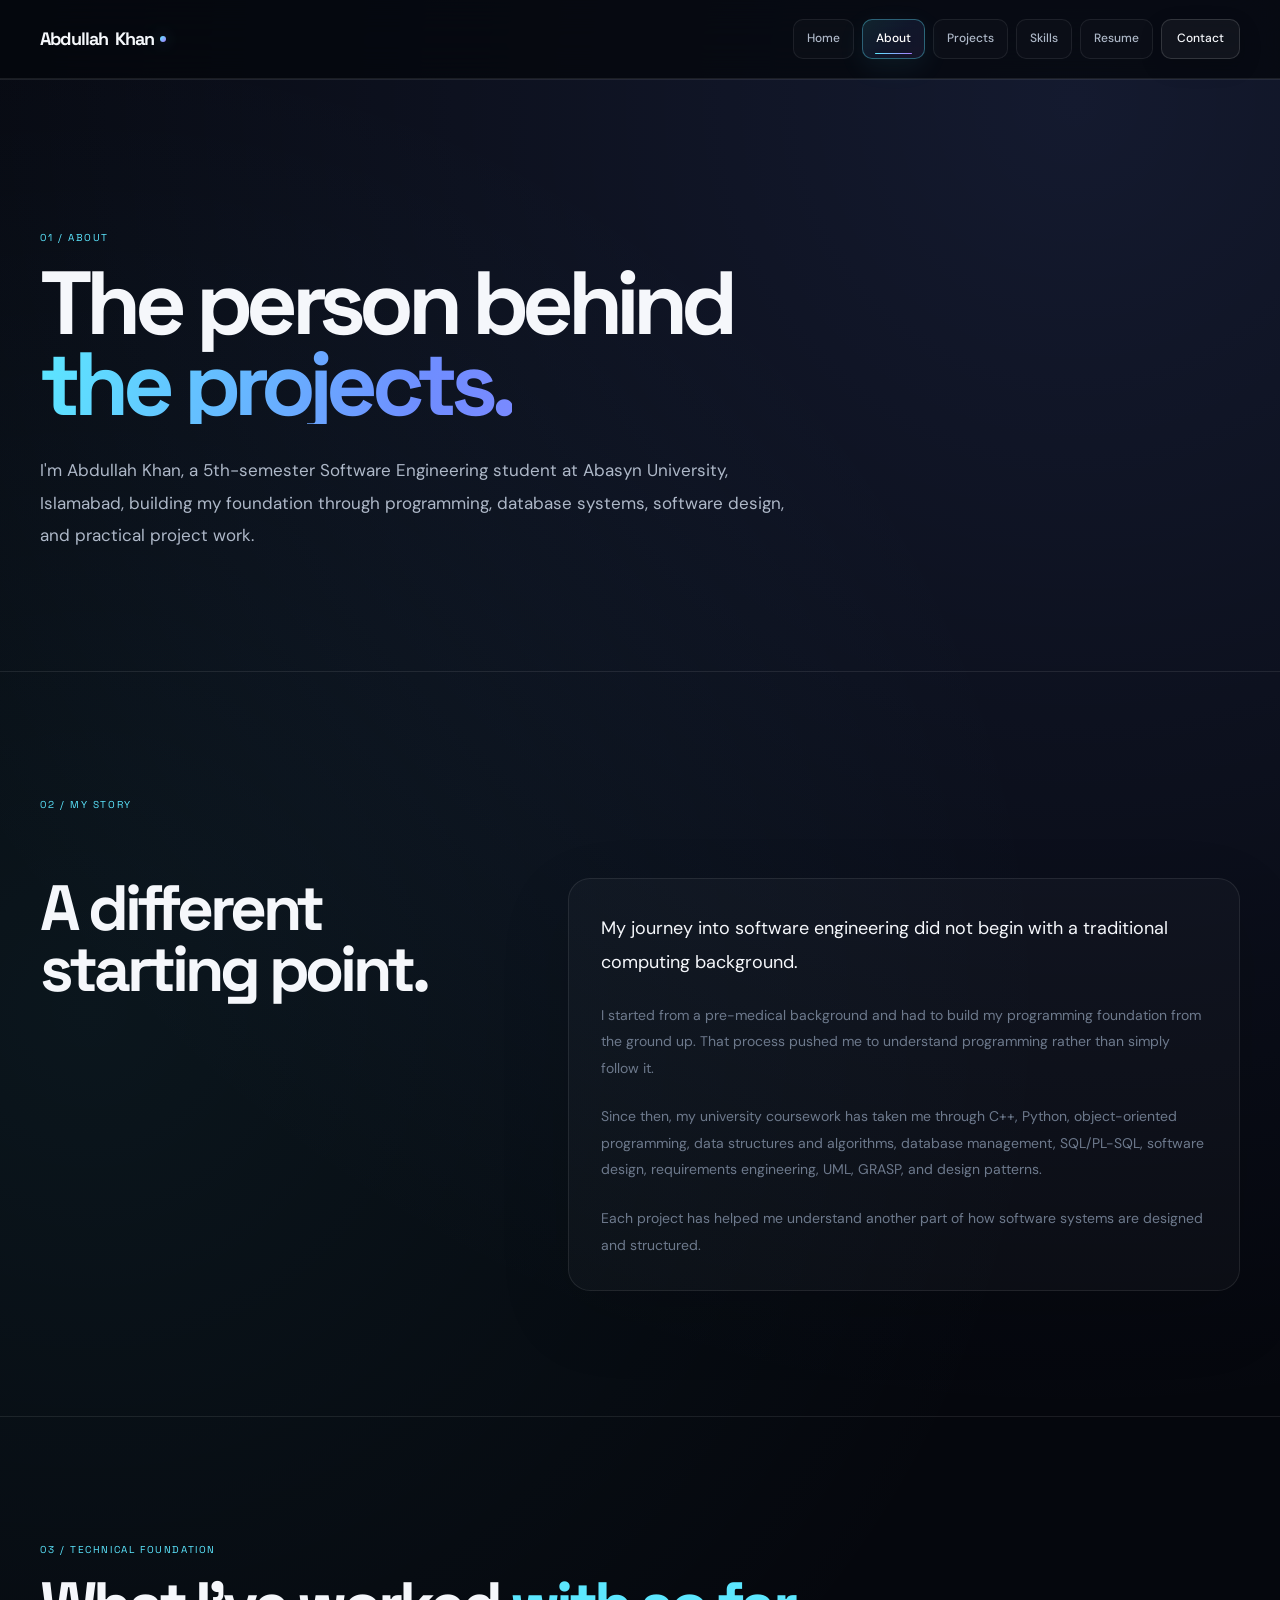
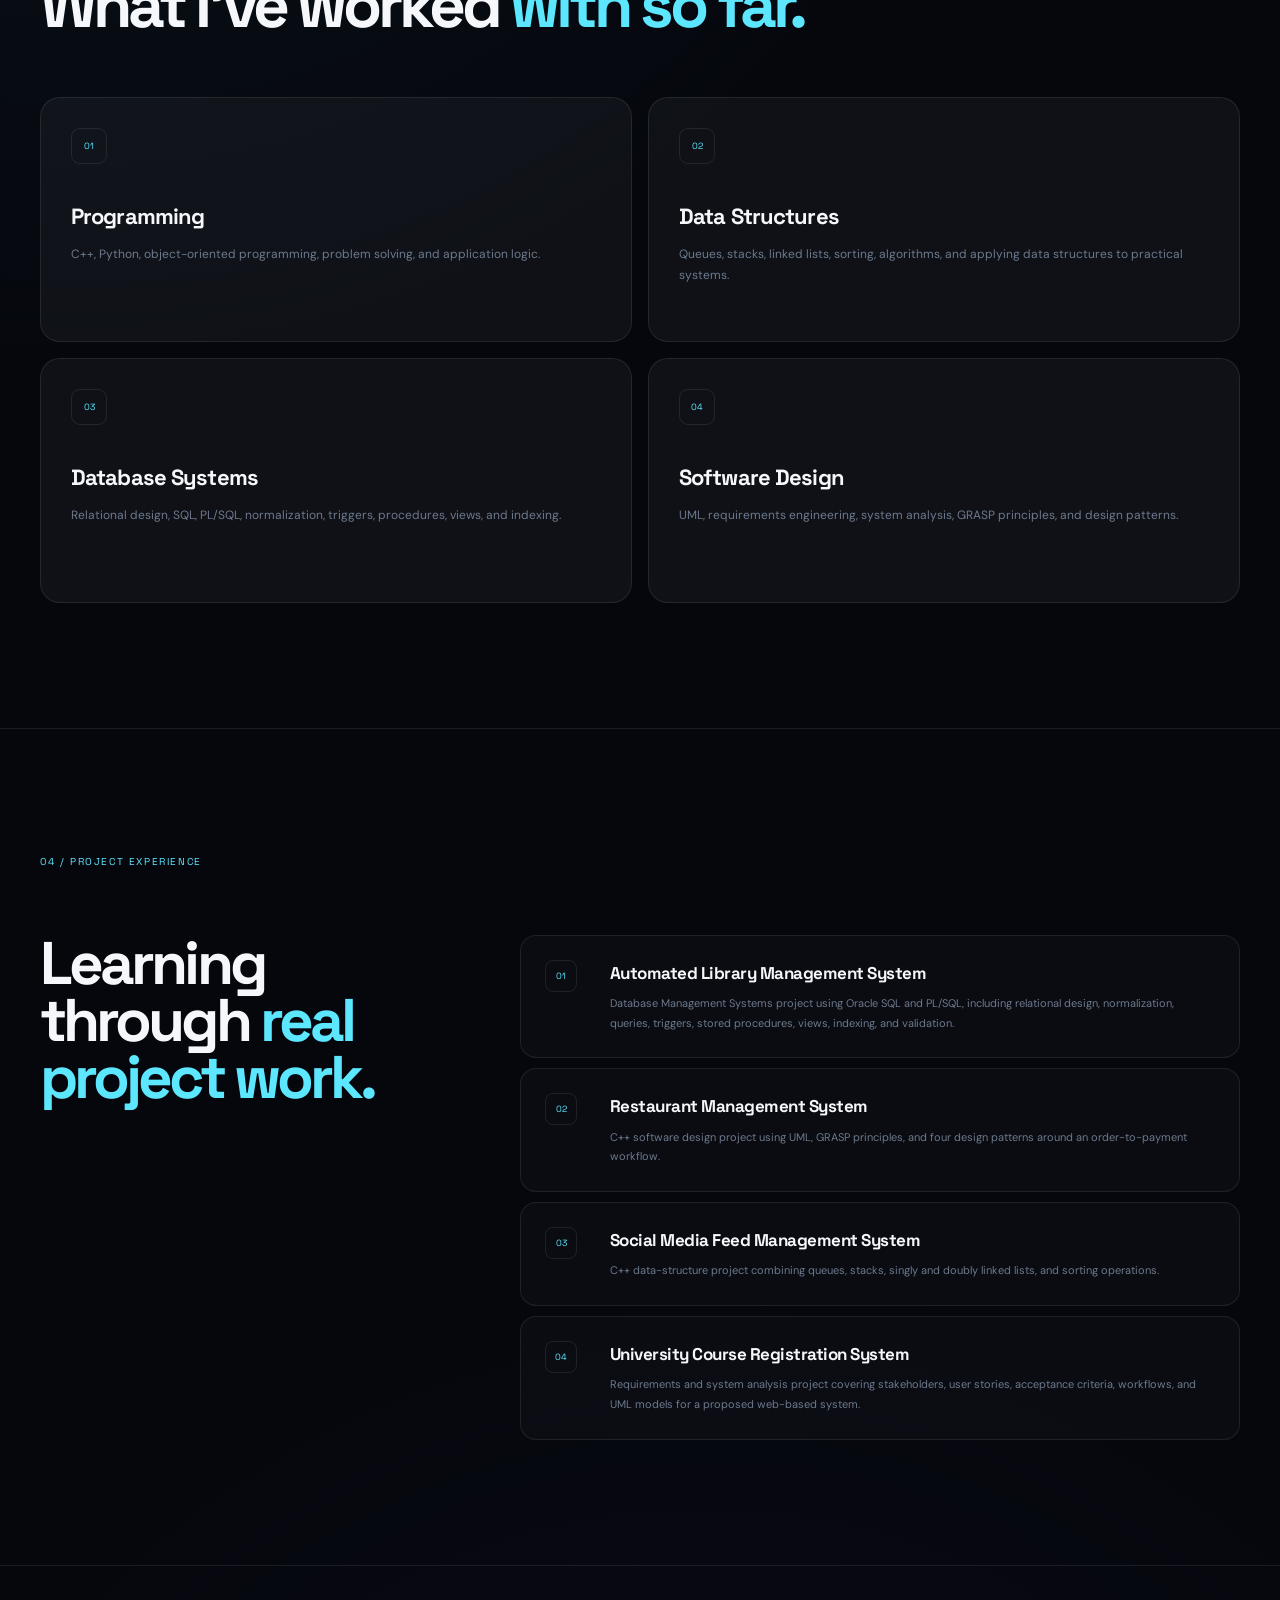
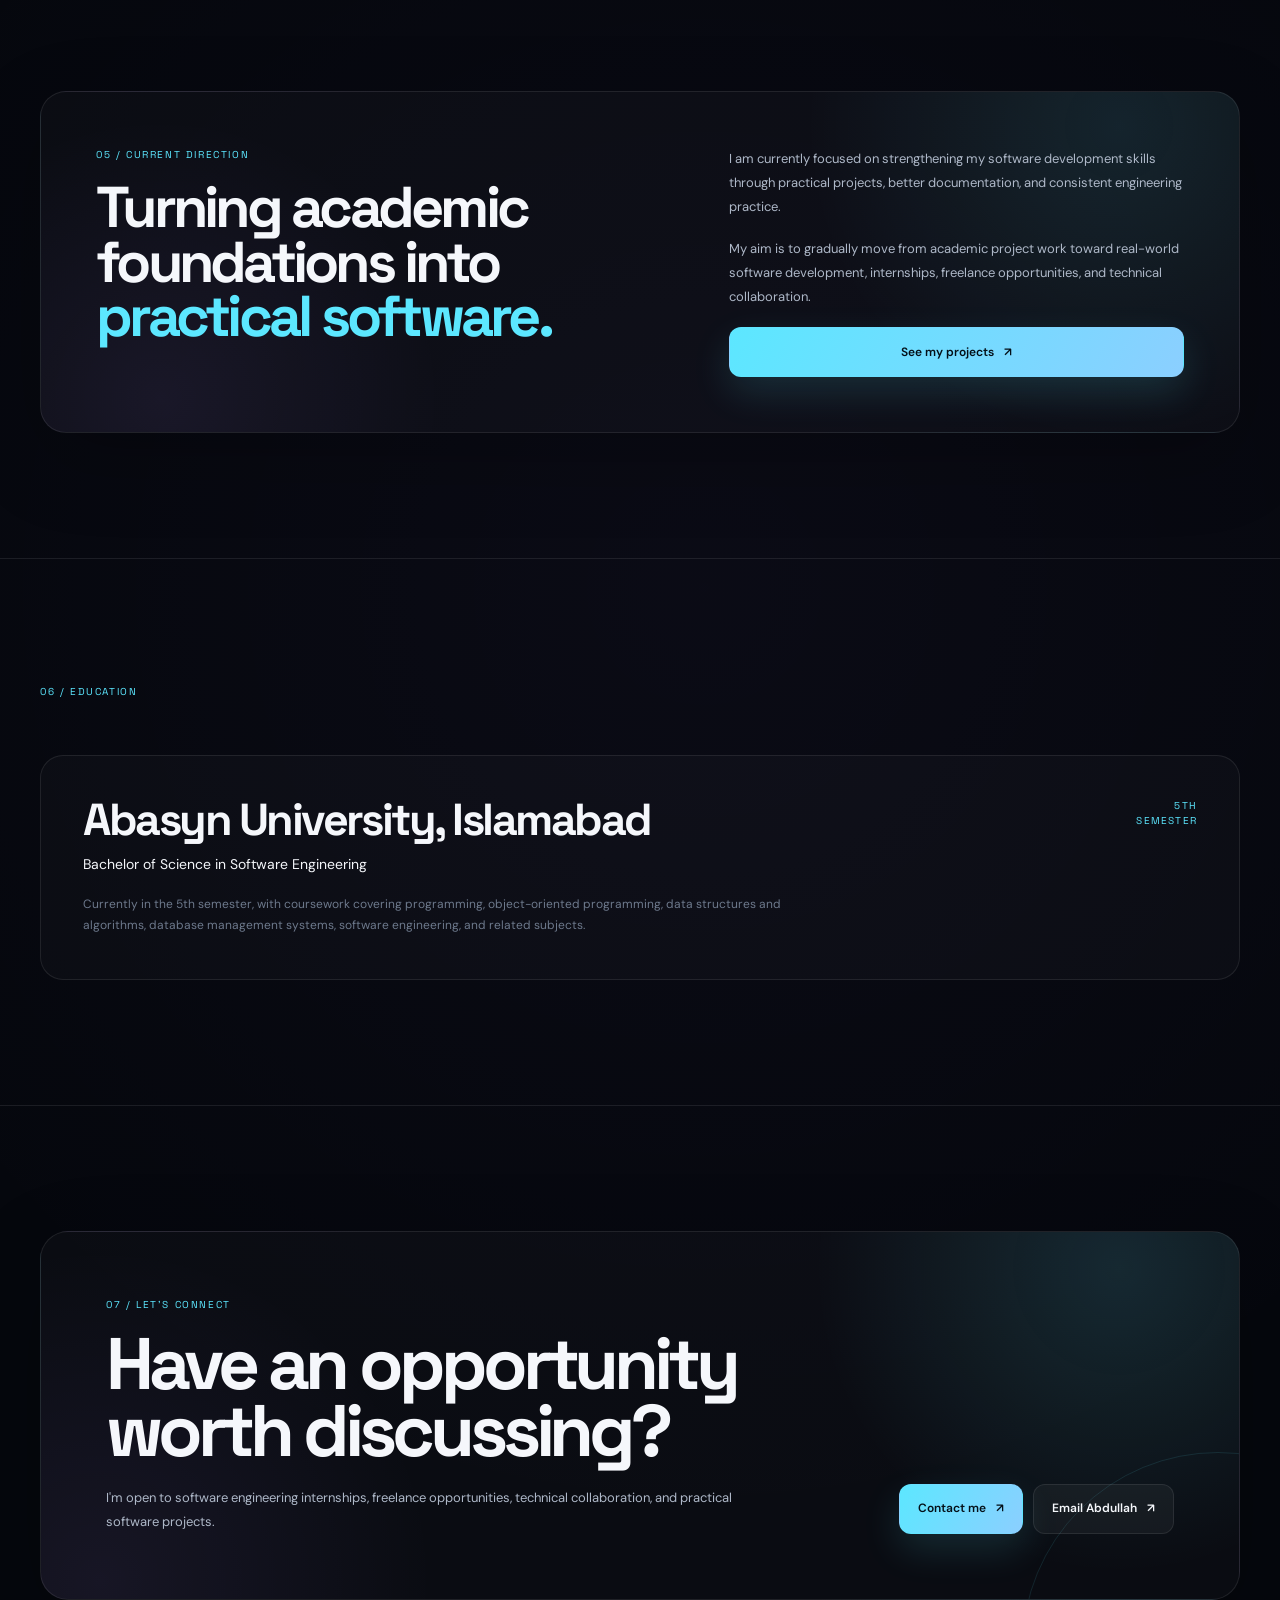
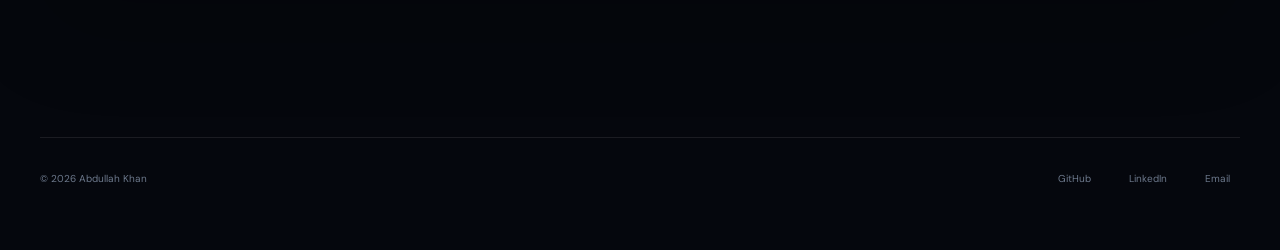
==== commit 26bea24f: "Finalize contact actions and email links" ====
--- a/about.html
+++ b/about.html
@@ -579,7 +579,9 @@
                         </a>
 
                         <a
-                            href="mailto:abdullahsa.tech@gmail.com"
+                            href="https://mail.google.com/mail/u/0/?view=cm&fs=1&to=abdullahsa.tech@gmail.com&su=Portfolio%20Inquiry"
+                            target="_blank"
+                            rel="noopener noreferrer"
                             class="button button-secondary"
                         >
                             Email Abdullah
--- a/css/style.css
+++ b/css/style.css
@@ -3766,3 +3766,4131 @@
     }
 
 }
+/* =========================================================
+   ABOUT PAGE
+========================================================= */
+
+.page-hero {
+    padding-top: 150px;
+    padding-bottom: 120px;
+}
+
+.page-title {
+    max-width: 1050px;
+
+    font-family:
+        "Space Grotesk",
+        sans-serif;
+
+    font-size:
+        clamp(
+            3.5rem,
+            7vw,
+            7rem
+        );
+
+    line-height:
+        .9;
+
+    letter-spacing:
+        -.075em;
+}
+
+.page-lead {
+    max-width: 760px;
+
+    margin-top: 30px;
+
+    color: var(--muted);
+
+    font-size: 17px;
+
+    line-height: 1.9;
+}
+
+.about-story-grid {
+    margin-top: 65px;
+
+    display: grid;
+
+    grid-template-columns:
+        .8fr
+        1.2fr;
+
+    gap: 80px;
+
+    align-items: start;
+}
+
+.about-story-heading h2 {
+    max-width: 500px;
+
+    font-family:
+        "Space Grotesk",
+        sans-serif;
+
+    font-size:
+        clamp(
+            2.6rem,
+            5vw,
+            4.8rem
+        );
+
+    line-height: .95;
+
+    letter-spacing: -.065em;
+}
+
+.about-story-content {
+    padding: 32px;
+
+    border:
+        1px solid var(--line);
+
+    border-radius: 22px;
+
+    background:
+        rgba(255,255,255,.025);
+
+    box-shadow:
+        0 25px 70px
+        rgba(0,0,0,.13);
+}
+
+.about-story-content p {
+    color:
+        var(--muted-dark);
+
+    font-size:
+        14px;
+
+    line-height:
+        1.9;
+
+    margin-bottom:
+        22px;
+}
+
+.about-story-content p:last-child {
+    margin-bottom:
+        0;
+}
+
+.about-story-content .large-text {
+    color:
+        var(--text);
+
+    font-size:
+        18px;
+}
+
+.about-skill-grid {
+    margin-top:
+        60px;
+
+    display:
+        grid;
+
+    grid-template-columns:
+        repeat(2,1fr);
+
+    gap:
+        16px;
+}
+
+.about-skill-card {
+    position:
+        relative;
+
+    overflow:
+        hidden;
+
+    min-height:
+        245px;
+
+    padding:
+        30px;
+
+    border:
+        1px solid var(--line);
+
+    border-radius:
+        20px;
+
+    background:
+        var(--surface);
+
+    transition:
+        transform .3s ease,
+        border-color .3s ease,
+        background .3s ease,
+        box-shadow .3s ease;
+}
+
+.about-skill-card::before {
+    content:
+        "";
+
+    position:
+        absolute;
+
+    width:
+        200px;
+
+    height:
+        200px;
+
+    right:
+        -95px;
+
+    top:
+        -110px;
+
+    border-radius:
+        50%;
+
+    background:
+        radial-gradient(
+            circle,
+            rgba(92,231,255,.09),
+            transparent 70%
+        );
+
+    opacity:
+        0;
+
+    transition:
+        opacity .3s ease;
+}
+
+.about-skill-card:hover {
+    transform:
+        translateY(-6px);
+
+    border-color:
+        rgba(92,231,255,.23);
+
+    background:
+        var(--surface-hover);
+
+    box-shadow:
+        0 25px 65px
+        rgba(0,0,0,.2);
+}
+
+.about-skill-card:hover::before {
+    opacity:
+        1;
+}
+
+.about-card-number {
+    position:
+        relative;
+
+    display:
+        inline-flex;
+
+    align-items:
+        center;
+
+    justify-content:
+        center;
+
+    width:
+        36px;
+
+    height:
+        36px;
+
+    border:
+        1px solid var(--line);
+
+    border-radius:
+        9px;
+
+    color:
+        var(--cyan);
+
+    font-family:
+        "Space Grotesk",
+        sans-serif;
+
+    font-size:
+        9px;
+}
+
+.about-skill-card h3 {
+    margin-top:
+        35px;
+
+    font-family:
+        "Space Grotesk",
+        sans-serif;
+
+    font-size:
+        22px;
+
+    letter-spacing:
+        -.04em;
+}
+
+.about-skill-card p {
+    margin-top:
+        10px;
+
+    color:
+        var(--muted-dark);
+
+    font-size:
+        12px;
+
+    line-height:
+        1.8;
+}
+
+.experience-grid {
+    margin-top:
+        65px;
+
+    display:
+        grid;
+
+    grid-template-columns:
+        .72fr
+        1.28fr;
+
+    gap:
+        75px;
+
+    align-items:
+        start;
+}
+
+.experience-heading h2 {
+    max-width:
+        500px;
+
+    font-family:
+        "Space Grotesk",
+        sans-serif;
+
+    font-size:
+        clamp(
+            2.5rem,
+            4.7vw,
+            4.7rem
+        );
+
+    line-height:
+        .95;
+
+    letter-spacing:
+        -.065em;
+}
+
+.experience-heading span {
+    color:
+        var(--cyan);
+}
+
+.experience-list {
+    display:
+        grid;
+
+    gap:
+        10px;
+}
+
+.experience-item {
+    display:
+        grid;
+
+    grid-template-columns:
+        45px
+        1fr;
+
+    gap:
+        20px;
+
+    padding:
+        24px;
+
+    border:
+        1px solid var(--line);
+
+    border-radius:
+        16px;
+
+    background:
+        rgba(255,255,255,.025);
+
+    transition:
+        transform .28s ease,
+        border-color .28s ease,
+        background .28s ease;
+}
+
+.experience-item:hover {
+    transform:
+        translateX(5px);
+
+    border-color:
+        rgba(92,231,255,.22);
+
+    background:
+        rgba(92,231,255,.035);
+}
+
+.experience-number {
+    width:
+        32px;
+
+    height:
+        32px;
+
+    display:
+        inline-flex;
+
+    align-items:
+        center;
+
+    justify-content:
+        center;
+
+    border:
+        1px solid var(--line);
+
+    border-radius:
+        8px;
+
+    color:
+        var(--cyan);
+
+    font-family:
+        "Space Grotesk",
+        sans-serif;
+
+    font-size:
+        9px;
+}
+
+.experience-item h3 {
+    font-family:
+        "Space Grotesk",
+        sans-serif;
+
+    font-size:
+        17px;
+
+    letter-spacing:
+        -.03em;
+}
+
+.experience-item p {
+    margin-top:
+        7px;
+
+    color:
+        var(--muted-dark);
+
+    font-size:
+        11px;
+
+    line-height:
+        1.8;
+}
+
+.direction-panel {
+    display:
+        grid;
+
+    grid-template-columns:
+        1fr
+        .8fr;
+
+    gap:
+        65px;
+
+    padding:
+        55px;
+
+    border:
+        1px solid var(--line);
+
+    border-radius:
+        26px;
+
+    background:
+        radial-gradient(
+            circle at 90% 10%,
+            rgba(92,231,255,.10),
+            transparent 28%
+        ),
+        radial-gradient(
+            circle at 10% 90%,
+            rgba(166,124,255,.08),
+            transparent 25%
+        ),
+        rgba(255,255,255,.025);
+
+    box-shadow:
+        var(--shadow-soft);
+}
+
+.direction-panel h2 {
+    max-width:
+        700px;
+
+    font-family:
+        "Space Grotesk",
+        sans-serif;
+
+    font-size:
+        clamp(
+            2.5rem,
+            4.5vw,
+            4.4rem
+        );
+
+    line-height:
+        .95;
+
+    letter-spacing:
+        -.065em;
+}
+
+.direction-panel h2 span {
+    color:
+        var(--cyan);
+}
+
+.direction-content {
+    display:
+        flex;
+
+    flex-direction:
+        column;
+
+    justify-content:
+        center;
+}
+
+.direction-content p {
+    color:
+        var(--muted);
+
+    font-size:
+        13px;
+
+    line-height:
+        1.85;
+
+    margin-bottom:
+        18px;
+}
+
+.education-detail {
+    margin-top:
+        55px;
+
+    display:
+        grid;
+
+    grid-template-columns:
+        1fr
+        auto;
+
+    gap:
+        40px;
+
+    padding:
+        42px;
+
+    border:
+        1px solid var(--line);
+
+    border-radius:
+        23px;
+
+    background:
+        rgba(255,255,255,.025);
+}
+
+.education-detail h2 {
+    font-family:
+        "Space Grotesk",
+        sans-serif;
+
+    font-size:
+        clamp(
+            2rem,
+            3.5vw,
+            3.2rem
+        );
+
+    line-height:
+        1;
+
+    letter-spacing:
+        -.055em;
+}
+
+.education-degree {
+    margin-top:
+        10px;
+
+    color:
+        var(--text);
+
+    font-size:
+        14px;
+}
+
+.education-detail > div:first-child > p:last-child {
+    max-width:
+        720px;
+
+    margin-top:
+        18px;
+
+    color:
+        var(--muted-dark);
+
+    font-size:
+        12px;
+
+    line-height:
+        1.8;
+}
+
+.education-mark {
+    color:
+        var(--cyan);
+
+    font-family:
+        "Space Grotesk",
+        sans-serif;
+
+    font-size:
+        10px;
+
+    line-height:
+        1.5;
+
+    letter-spacing:
+        .12em;
+
+    text-align:
+        right;
+}
+
+
+/* =========================================================
+   ABOUT PAGE RESPONSIVE
+========================================================= */
+
+@media (max-width: 900px) {
+
+    .about-story-grid,
+    .experience-grid,
+    .direction-panel {
+        grid-template-columns:
+            1fr;
+
+        gap:
+            40px;
+    }
+
+    .about-skill-grid {
+        grid-template-columns:
+            1fr;
+    }
+
+    .education-detail {
+        grid-template-columns:
+            1fr;
+    }
+
+    .education-mark {
+        text-align:
+            left;
+    }
+
+}
+
+@media (max-width: 650px) {
+
+    .page-hero {
+        padding-top:
+            95px;
+
+        padding-bottom:
+            80px;
+    }
+
+    .page-title {
+        font-size:
+            clamp(
+                3rem,
+                15vw,
+                4.8rem
+            );
+    }
+
+    .page-lead {
+        font-size:
+            14px;
+
+        line-height:
+            1.8;
+    }
+
+    .about-story-content {
+        padding:
+            23px;
+    }
+
+    .about-skill-card {
+        min-height:
+            220px;
+
+        padding:
+            25px;
+    }
+
+    .experience-item {
+        grid-template-columns:
+            36px
+            1fr;
+
+        padding:
+            19px;
+    }
+
+    .direction-panel {
+        padding:
+            29px;
+    }
+
+    .education-detail {
+        padding:
+            29px;
+    }
+
+}
+/* =========================================================
+   PROJECTS PAGE
+========================================================= */
+
+.project-page-meta {
+    margin-top: 55px;
+
+    display:
+        grid;
+
+    grid-template-columns:
+        repeat(3, 1fr);
+
+    gap: 12px;
+}
+
+.project-meta-item {
+    padding:
+        20px;
+
+    border:
+        1px solid var(--line);
+
+    border-radius:
+        15px;
+
+    background:
+        rgba(255,255,255,.025);
+
+    display:
+        flex;
+
+    flex-direction:
+        column;
+
+    gap:
+        8px;
+}
+
+.project-meta-item span {
+    color:
+        var(--muted-dark);
+
+    font-family:
+        "Space Grotesk",
+        sans-serif;
+
+    font-size:
+        8px;
+
+    text-transform:
+        uppercase;
+
+    letter-spacing:
+        .14em;
+}
+
+.project-meta-item strong {
+    color:
+        var(--text);
+
+    font-size:
+        12px;
+
+    font-weight:
+        600;
+}
+
+
+/* FEATURED CASE STUDY */
+
+.project-feature-section {
+    padding-top:
+        105px;
+}
+
+.project-case-study {
+    margin-top:
+        20px;
+
+    border:
+        1px solid var(--line);
+
+    border-radius:
+        27px;
+
+    overflow:
+        hidden;
+
+    background:
+        radial-gradient(
+            circle at 5% 0%,
+            rgba(92,231,255,.065),
+            transparent 27%
+        ),
+        radial-gradient(
+            circle at 100% 100%,
+            rgba(166,124,255,.065),
+            transparent 29%
+        ),
+        rgba(255,255,255,.024);
+
+    box-shadow:
+        0 35px 95px
+        rgba(0,0,0,.22);
+
+    transition:
+        transform .25s ease,
+        border-color .3s ease,
+        box-shadow .3s ease;
+}
+
+.project-case-study:hover {
+    transform:
+        translateY(-5px);
+
+    border-color:
+        rgba(92,231,255,.23);
+
+    box-shadow:
+        0 45px 110px
+        rgba(0,0,0,.30);
+}
+
+.case-study-header {
+    display:
+        flex;
+
+    align-items:
+        center;
+
+    justify-content:
+        space-between;
+
+    gap:
+        20px;
+
+    padding:
+        24px 30px;
+
+    border-bottom:
+        1px solid var(--line);
+
+    background:
+        rgba(255,255,255,.018);
+}
+
+.case-study-header > div {
+    display:
+        flex;
+
+    align-items:
+        center;
+
+    gap:
+        13px;
+}
+
+.case-study-number {
+    width:
+        35px;
+
+    height:
+        35px;
+
+    display:
+        inline-flex;
+
+    align-items:
+        center;
+
+    justify-content:
+        center;
+
+    border:
+        1px solid
+        rgba(92,231,255,.22);
+
+    border-radius:
+        9px;
+
+    color:
+        var(--cyan);
+
+    font-family:
+        "Space Grotesk",
+        sans-serif;
+
+    font-size:
+        9px;
+}
+
+.case-study-type,
+.case-study-status {
+    color:
+        var(--muted-dark);
+
+    font-family:
+        "Space Grotesk",
+        sans-serif;
+
+    font-size:
+        8px;
+
+    text-transform:
+        uppercase;
+
+    letter-spacing:
+        .13em;
+}
+
+.case-study-status {
+    color:
+        var(--cyan);
+}
+
+.case-study-layout {
+    display:
+        grid;
+
+    grid-template-columns:
+        1.1fr
+        .9fr;
+}
+
+.case-study-main {
+    padding:
+        54px;
+
+    border-right:
+        1px solid var(--line);
+}
+
+.case-study-main h2 {
+    max-width:
+        820px;
+
+    font-family:
+        "Space Grotesk",
+        sans-serif;
+
+    font-size:
+        clamp(
+            2.8rem,
+            5vw,
+            5rem
+        );
+
+    line-height:
+        .93;
+
+    letter-spacing:
+        -.065em;
+
+    margin-bottom:
+        25px;
+}
+
+.case-study-main p {
+    max-width:
+        720px;
+
+    color:
+        var(--muted-dark);
+
+    font-size:
+        13px;
+
+    line-height:
+        1.9;
+
+    margin-bottom:
+        21px;
+}
+
+.case-study-main .case-study-lead {
+    color:
+        var(--muted);
+
+    font-size:
+        15px;
+
+    line-height:
+        1.85;
+}
+
+.case-study-tags {
+    display:
+        flex;
+
+    flex-wrap:
+        wrap;
+
+    gap:
+        7px;
+
+    margin:
+        30px 0;
+}
+
+.case-study-tags span {
+    padding:
+        8px 11px;
+
+    border:
+        1px solid var(--line);
+
+    border-radius:
+        999px;
+
+    color:
+        var(--muted);
+
+    font-family:
+        "Space Grotesk",
+        sans-serif;
+
+    font-size:
+        8px;
+
+    background:
+        rgba(255,255,255,.02);
+
+    transition:
+        transform .25s ease,
+        border-color .25s ease,
+        color .25s ease,
+        background .25s ease;
+}
+
+.case-study-tags span:hover {
+    transform:
+        translateY(-3px);
+
+    color:
+        var(--text);
+
+    border-color:
+        rgba(92,231,255,.27);
+
+    background:
+        rgba(92,231,255,.045);
+}
+
+.case-study-evidence {
+    padding:
+        38px;
+
+    display:
+        grid;
+
+    align-content:
+        center;
+
+    gap:
+        11px;
+
+    background:
+        rgba(255,255,255,.012);
+}
+
+.evidence-card {
+    padding:
+        21px;
+
+    border:
+        1px solid var(--line);
+
+    border-radius:
+        15px;
+
+    background:
+        rgba(255,255,255,.025);
+
+    transition:
+        transform .25s ease,
+        border-color .25s ease,
+        background .25s ease;
+}
+
+.evidence-card:hover {
+    transform:
+        translateX(5px);
+
+    border-color:
+        rgba(92,231,255,.20);
+
+    background:
+        rgba(92,231,255,.032);
+}
+
+.evidence-card span {
+    display:
+        block;
+
+    color:
+        var(--cyan);
+
+    font-family:
+        "Space Grotesk",
+        sans-serif;
+
+    font-size:
+        8px;
+
+    letter-spacing:
+        .13em;
+
+    margin-bottom:
+        7px;
+}
+
+.evidence-card strong {
+    display:
+        block;
+
+    color:
+        var(--text);
+
+    font-family:
+        "Space Grotesk",
+        sans-serif;
+
+    font-size:
+        15px;
+}
+
+.evidence-card p {
+    margin-top:
+        7px;
+
+    color:
+        var(--muted-dark);
+
+    font-size:
+        10px;
+
+    line-height:
+        1.7;
+}
+
+
+/* PROJECT DIRECTORY */
+
+.project-directory {
+    display:
+        grid;
+
+    grid-template-columns:
+        repeat(2, 1fr);
+
+    gap:
+        15px;
+
+    margin-top:
+        50px;
+}
+
+.directory-card {
+    min-height:
+        375px;
+
+    padding:
+        30px;
+
+    display:
+        flex;
+
+    flex-direction:
+        column;
+
+    justify-content:
+        space-between;
+
+    border:
+        1px solid var(--line);
+
+    border-radius:
+        20px;
+
+    background:
+        var(--surface);
+
+    transition:
+        transform .25s ease,
+        border-color .3s ease,
+        background .3s ease,
+        box-shadow .3s ease;
+}
+
+.directory-card:hover {
+    transform:
+        translateY(-6px);
+
+    border-color:
+        rgba(102,140,255,.25);
+
+    background:
+        var(--surface-hover);
+
+    box-shadow:
+        0 28px 70px
+        rgba(0,0,0,.22);
+}
+
+.directory-top {
+    display:
+        flex;
+
+    align-items:
+        center;
+
+    justify-content:
+        space-between;
+
+    gap:
+        20px;
+}
+
+.directory-number {
+    width:
+        36px;
+
+    height:
+        36px;
+
+    display:
+        inline-flex;
+
+    align-items:
+        center;
+
+    justify-content:
+        center;
+
+    border:
+        1px solid var(--line);
+
+    border-radius:
+        9px;
+
+    color:
+        var(--cyan);
+
+    font-family:
+        "Space Grotesk",
+        sans-serif;
+
+    font-size:
+        9px;
+}
+
+.directory-category {
+    color:
+        var(--muted-dark);
+
+    font-family:
+        "Space Grotesk",
+        sans-serif;
+
+    font-size:
+        8px;
+
+    letter-spacing:
+        .12em;
+
+    text-align:
+        right;
+}
+
+.directory-card h3 {
+    max-width:
+        550px;
+
+    margin-top:
+        28px;
+
+    font-family:
+        "Space Grotesk",
+        sans-serif;
+
+    font-size:
+        27px;
+
+    line-height:
+        1.03;
+
+    letter-spacing:
+        -.05em;
+}
+
+.directory-card p {
+    margin-top:
+        15px;
+
+    color:
+        var(--muted-dark);
+
+    font-size:
+        12px;
+
+    line-height:
+        1.85;
+}
+
+.directory-bottom {
+    padding-top:
+        22px;
+
+    border-top:
+        1px solid var(--line);
+}
+
+.directory-stack {
+    color:
+        var(--muted);
+
+    font-family:
+        "Space Grotesk",
+        sans-serif;
+
+    font-size:
+        8px;
+
+    letter-spacing:
+        .07em;
+}
+
+
+/* PROJECT EVIDENCE */
+
+.project-evidence-grid {
+    margin-top:
+        55px;
+
+    display:
+        grid;
+
+    grid-template-columns:
+        repeat(2,1fr);
+
+    gap:
+        14px;
+}
+
+.project-evidence-card {
+    min-height:
+        235px;
+
+    padding:
+        30px;
+
+    border:
+        1px solid var(--line);
+
+    border-radius:
+        18px;
+
+    background:
+        rgba(255,255,255,.025);
+
+    transition:
+        transform .3s ease,
+        border-color .3s ease,
+        background .3s ease;
+}
+
+.project-evidence-card:hover {
+    transform:
+        translateY(-5px);
+
+    border-color:
+        rgba(92,231,255,.22);
+
+    background:
+        rgba(92,231,255,.035);
+}
+
+.project-evidence-card > span {
+    color:
+        var(--cyan);
+
+    font-family:
+        "Space Grotesk",
+        sans-serif;
+
+    font-size:
+        9px;
+}
+
+.project-evidence-card h3 {
+    margin-top:
+        65px;
+
+    font-family:
+        "Space Grotesk",
+        sans-serif;
+
+    font-size:
+        22px;
+
+    letter-spacing:
+        -.04em;
+}
+
+.project-evidence-card p {
+    margin-top:
+        9px;
+
+    color:
+        var(--muted-dark);
+
+    font-size:
+        11px;
+
+    line-height:
+        1.8;
+}
+
+
+/* =========================================================
+   PROJECTS PAGE RESPONSIVE
+========================================================= */
+
+@media (max-width: 900px) {
+
+    .project-page-meta {
+        grid-template-columns:
+            1fr;
+    }
+
+    .case-study-layout {
+        grid-template-columns:
+            1fr;
+    }
+
+    .case-study-main {
+        border-right:
+            none;
+
+        border-bottom:
+            1px solid var(--line);
+    }
+
+    .project-directory,
+    .project-evidence-grid {
+        grid-template-columns:
+            1fr;
+    }
+
+}
+
+@media (max-width: 650px) {
+
+    .project-page-meta {
+        margin-top:
+            38px;
+    }
+
+    .case-study-header {
+        padding:
+            18px;
+
+        align-items:
+            flex-start;
+
+        flex-direction:
+            column;
+    }
+
+    .case-study-main {
+        padding:
+            28px;
+    }
+
+    .case-study-evidence {
+        padding:
+            18px;
+    }
+
+    .case-study-main h2 {
+        font-size:
+            clamp(
+                2.35rem,
+                12vw,
+                4rem
+            );
+    }
+
+    .case-study-main .case-study-lead {
+        font-size:
+            13px;
+    }
+
+    .directory-card {
+        min-height:
+            330px;
+
+        padding:
+            25px;
+    }
+
+    .directory-card h3 {
+        font-size:
+            23px;
+    }
+
+    .project-evidence-card {
+        min-height:
+            210px;
+
+        padding:
+            25px;
+    }
+
+    .project-evidence-card h3 {
+        margin-top:
+            50px;
+    }
+
+}
+/* =========================================================
+   SKILLS PAGE
+========================================================= */
+
+.skills-architecture {
+    margin-top:
+        60px;
+
+    display:
+        grid;
+
+    grid-template-columns:
+        repeat(2, 1fr);
+
+    gap:
+        16px;
+}
+
+.skill-domain {
+    position:
+        relative;
+
+    overflow:
+        hidden;
+
+    min-height:
+        330px;
+
+    padding:
+        30px;
+
+    border:
+        1px solid var(--line);
+
+    border-radius:
+        21px;
+
+    background:
+        linear-gradient(
+            145deg,
+            rgba(255,255,255,.045),
+            rgba(255,255,255,.018)
+        );
+
+    box-shadow:
+        0 20px 55px
+        rgba(0,0,0,.12);
+
+    transition:
+        transform .3s ease,
+        border-color .3s ease,
+        background .3s ease,
+        box-shadow .3s ease;
+}
+
+.skill-domain::before {
+    content:
+        "";
+
+    position:
+        absolute;
+
+    width:
+        240px;
+
+    height:
+        240px;
+
+    right:
+        -110px;
+
+    top:
+        -130px;
+
+    border-radius:
+        50%;
+
+    background:
+        radial-gradient(
+            circle,
+            rgba(92,231,255,.09),
+            transparent 70%
+        );
+
+    opacity:
+        0;
+
+    transition:
+        opacity .3s ease;
+}
+
+.skill-domain:hover {
+    transform:
+        translateY(-7px);
+
+    border-color:
+        rgba(92,231,255,.23);
+
+    background:
+        linear-gradient(
+            145deg,
+            rgba(92,231,255,.055),
+            rgba(166,124,255,.035)
+        );
+
+    box-shadow:
+        0 30px 75px
+        rgba(0,0,0,.22);
+}
+
+.skill-domain:hover::before {
+    opacity:
+        1;
+}
+
+.skill-domain-large {
+    min-height:
+        350px;
+}
+
+.skill-domain-header {
+    position:
+        relative;
+
+    z-index:
+        1;
+
+    display:
+        flex;
+
+    align-items:
+        center;
+
+    justify-content:
+        space-between;
+
+    gap:
+        20px;
+
+    margin-bottom:
+        28px;
+}
+
+.skill-domain-number {
+    width:
+        36px;
+
+    height:
+        36px;
+
+    display:
+        inline-flex;
+
+    align-items:
+        center;
+
+    justify-content:
+        center;
+
+    border:
+        1px solid rgba(92,231,255,.20);
+
+    border-radius:
+        9px;
+
+    color:
+        var(--cyan);
+
+    font-family:
+        "Space Grotesk",
+        sans-serif;
+
+    font-size:
+        9px;
+
+    background:
+        rgba(92,231,255,.035);
+}
+
+.skill-domain-label {
+    color:
+        var(--muted-dark);
+
+    font-family:
+        "Space Grotesk",
+        sans-serif;
+
+    font-size:
+        8px;
+
+    letter-spacing:
+        .13em;
+
+    text-transform:
+        uppercase;
+
+    text-align:
+        right;
+}
+
+.skill-domain h2 {
+    position:
+        relative;
+
+    z-index:
+        1;
+
+    max-width:
+        480px;
+
+    font-family:
+        "Space Grotesk",
+        sans-serif;
+
+    font-size:
+        clamp(
+            1.8rem,
+            3vw,
+            2.7rem
+        );
+
+    line-height:
+        1;
+
+    letter-spacing:
+        -.055em;
+}
+
+.skill-domain > p {
+    position:
+        relative;
+
+    z-index:
+        1;
+
+    max-width:
+        540px;
+
+    margin-top:
+        14px;
+
+    color:
+        var(--muted-dark);
+
+    font-size:
+        12px;
+
+    line-height:
+        1.8;
+}
+
+.skill-items {
+    position:
+        relative;
+
+    z-index:
+        1;
+
+    display:
+        flex;
+
+    flex-wrap:
+        wrap;
+
+    gap:
+        7px;
+
+    margin-top:
+        25px;
+}
+
+.skill-items span {
+    padding:
+        8px 10px;
+
+    border:
+        1px solid var(--line);
+
+    border-radius:
+        999px;
+
+    color:
+        var(--muted);
+
+    font-family:
+        "Space Grotesk",
+        sans-serif;
+
+    font-size:
+        8px;
+
+    background:
+        rgba(255,255,255,.018);
+
+    transition:
+        transform .25s ease,
+        border-color .25s ease,
+        color .25s ease,
+        background .25s ease;
+}
+
+.skill-items span:hover {
+    transform:
+        translateY(-3px);
+
+    color:
+        #ffffff;
+
+    border-color:
+        rgba(92,231,255,.27);
+
+    background:
+        rgba(92,231,255,.045);
+}
+
+
+/* SKILLS FLOW */
+
+.skills-flow {
+    margin-top:
+        58px;
+
+    display:
+        grid;
+
+    grid-template-columns:
+        1fr auto 1fr auto 1fr auto 1fr;
+
+    align-items:
+        center;
+
+    gap:
+        13px;
+}
+
+.flow-step {
+    min-height:
+        220px;
+
+    padding:
+        23px;
+
+    display:
+        flex;
+
+    flex-direction:
+        column;
+
+    border:
+        1px solid var(--line);
+
+    border-radius:
+        17px;
+
+    background:
+        rgba(255,255,255,.025);
+
+    transition:
+        transform .3s ease,
+        border-color .3s ease,
+        background .3s ease;
+}
+
+.flow-step:hover {
+    transform:
+        translateY(-5px);
+
+    border-color:
+        rgba(92,231,255,.22);
+
+    background:
+        rgba(92,231,255,.035);
+}
+
+.flow-step span {
+    color:
+        var(--cyan);
+
+    font-family:
+        "Space Grotesk",
+        sans-serif;
+
+    font-size:
+        9px;
+}
+
+.flow-step strong {
+    margin-top:
+        auto;
+
+    font-family:
+        "Space Grotesk",
+        sans-serif;
+
+    font-size:
+        18px;
+
+    letter-spacing:
+        -.035em;
+}
+
+.flow-step p {
+    margin-top:
+        8px;
+
+    color:
+        var(--muted-dark);
+
+    font-size:
+        10px;
+
+    line-height:
+        1.75;
+}
+
+.flow-arrow {
+    color:
+        var(--cyan);
+
+    font-size:
+        20px;
+
+    opacity:
+        .65;
+}
+
+
+/* CURRENT LEVEL */
+
+.skills-position-panel {
+    display:
+        grid;
+
+    grid-template-columns:
+        1fr
+        1fr;
+
+    gap:
+        75px;
+
+    padding:
+        55px;
+
+    border:
+        1px solid var(--line);
+
+    border-radius:
+        26px;
+
+    background:
+        radial-gradient(
+            circle at 90% 0%,
+            rgba(92,231,255,.09),
+            transparent 28%
+        ),
+        rgba(255,255,255,.025);
+
+    box-shadow:
+        var(--shadow-soft);
+}
+
+.skills-position-panel h2 {
+    max-width:
+        600px;
+
+    font-family:
+        "Space Grotesk",
+        sans-serif;
+
+    font-size:
+        clamp(
+            2.5rem,
+            4.5vw,
+            4.4rem
+        );
+
+    line-height:
+        .94;
+
+    letter-spacing:
+        -.065em;
+}
+
+.skills-position-panel > div:last-child {
+    display:
+        flex;
+
+    flex-direction:
+        column;
+
+    justify-content:
+        center;
+}
+
+.skills-position-panel p {
+    color:
+        var(--muted);
+
+    font-size:
+        13px;
+
+    line-height:
+        1.9;
+
+    margin-bottom:
+        18px;
+}
+
+.skills-position-panel p:last-child {
+    margin-bottom:
+        0;
+}
+
+
+/* =========================================================
+   SKILLS RESPONSIVE
+========================================================= */
+
+@media (max-width: 1000px) {
+
+    .skills-flow {
+        grid-template-columns:
+            repeat(2, 1fr);
+    }
+
+    .flow-arrow {
+        display:
+            none;
+    }
+
+}
+
+@media (max-width: 900px) {
+
+    .skills-architecture {
+        grid-template-columns:
+            1fr;
+    }
+
+    .skills-position-panel {
+        grid-template-columns:
+            1fr;
+
+        gap:
+            38px;
+    }
+
+}
+
+@media (max-width: 650px) {
+
+    .skill-domain,
+    .skill-domain-large {
+        min-height:
+            285px;
+
+        padding:
+            25px;
+    }
+
+    .skill-domain h2 {
+        font-size:
+            25px;
+    }
+
+    .skill-domain-label {
+        max-width:
+            160px;
+
+        line-height:
+            1.5;
+    }
+
+    .skill-items {
+        margin-top:
+            20px;
+    }
+
+    .skills-flow {
+        grid-template-columns:
+            1fr;
+
+        gap:
+            10px;
+    }
+
+    .flow-step {
+        min-height:
+            185px;
+    }
+
+    .skills-position-panel {
+        padding:
+            29px;
+    }
+
+}
+/* =========================================================
+   RESUME PAGE
+========================================================= */
+
+.resume-actions {
+    display:
+        flex;
+
+    flex-wrap:
+        wrap;
+
+    gap:
+        10px;
+
+    margin-top:
+        32px;
+}
+
+.resume-section-heading {
+    margin-bottom:
+        45px;
+}
+
+.resume-profile-card {
+    max-width:
+        850px;
+
+    padding:
+        35px;
+
+    border:
+        1px solid var(--line);
+
+    border-radius:
+        22px;
+
+    background:
+        rgba(255,255,255,.025);
+
+    box-shadow:
+        0 25px 70px
+        rgba(0,0,0,.13);
+}
+
+.resume-profile-card p {
+    color:
+        var(--muted);
+
+    font-size:
+        14px;
+
+    line-height:
+        1.9;
+
+    margin-bottom:
+        20px;
+}
+
+.resume-profile-card p:last-child {
+    margin-bottom:
+        0;
+}
+
+.resume-timeline-card {
+    display:
+        grid;
+
+    grid-template-columns:
+        45px
+        1fr;
+
+    gap:
+        24px;
+
+    padding:
+        35px;
+
+    border:
+        1px solid var(--line);
+
+    border-radius:
+        22px;
+
+    background:
+        linear-gradient(
+            145deg,
+            rgba(255,255,255,.045),
+            rgba(255,255,255,.018)
+        );
+
+    transition:
+        transform .3s ease,
+        border-color .3s ease,
+        box-shadow .3s ease;
+}
+
+.resume-timeline-card:hover {
+    transform:
+        translateY(-5px);
+
+    border-color:
+        rgba(92,231,255,.22);
+
+    box-shadow:
+        0 25px 65px
+        rgba(0,0,0,.20);
+}
+
+.timeline-marker {
+    width:
+        34px;
+
+    height:
+        34px;
+
+    display:
+        inline-flex;
+
+    align-items:
+        center;
+
+    justify-content:
+        center;
+
+    border:
+        1px solid rgba(92,231,255,.20);
+
+    border-radius:
+        9px;
+
+    color:
+        var(--cyan);
+
+    font-family:
+        "Space Grotesk",
+        sans-serif;
+
+    font-size:
+        9px;
+}
+
+.timeline-top {
+    display:
+        flex;
+
+    align-items:
+        flex-start;
+
+    justify-content:
+        space-between;
+
+    gap:
+        25px;
+
+    margin-bottom:
+        18px;
+}
+
+.timeline-content h2 {
+    font-family:
+        "Space Grotesk",
+        sans-serif;
+
+    font-size:
+        clamp(
+            1.8rem,
+            3vw,
+            2.7rem
+        );
+
+    line-height:
+        1;
+
+    letter-spacing:
+        -.05em;
+}
+
+.timeline-role {
+    margin-top:
+        9px;
+
+    color:
+        var(--text);
+
+    font-size:
+        13px;
+}
+
+.timeline-label {
+    color:
+        var(--cyan);
+
+    font-family:
+        "Space Grotesk",
+        sans-serif;
+
+    font-size:
+        8px;
+
+    letter-spacing:
+        .12em;
+
+    white-space:
+        nowrap;
+}
+
+.timeline-content > p:last-child {
+    color:
+        var(--muted-dark);
+
+    font-size:
+        12px;
+
+    line-height:
+        1.85;
+}
+
+
+/* SKILL SUMMARY */
+
+.resume-skills-grid {
+    display:
+        grid;
+
+    grid-template-columns:
+        repeat(2,1fr);
+
+    gap:
+        12px;
+
+    margin-top:
+        45px;
+}
+
+.resume-skill-group {
+    padding:
+        25px;
+
+    border:
+        1px solid var(--line);
+
+    border-radius:
+        17px;
+
+    background:
+        rgba(255,255,255,.025);
+
+    transition:
+        transform .28s ease,
+        border-color .28s ease,
+        background .28s ease;
+}
+
+.resume-skill-group:hover {
+    transform:
+        translateY(-5px);
+
+    border-color:
+        rgba(92,231,255,.20);
+
+    background:
+        rgba(92,231,255,.035);
+}
+
+.resume-skill-group > span {
+    display:
+        block;
+
+    color:
+        var(--cyan);
+
+    font-family:
+        "Space Grotesk",
+        sans-serif;
+
+    font-size:
+        8px;
+
+    letter-spacing:
+        .13em;
+}
+
+.resume-skill-group strong {
+    display:
+        block;
+
+    margin-top:
+        18px;
+
+    color:
+        var(--text);
+
+    font-family:
+        "Space Grotesk",
+        sans-serif;
+
+    font-size:
+        18px;
+
+    letter-spacing:
+        -.03em;
+}
+
+.resume-skill-group p {
+    margin-top:
+        8px;
+
+    color:
+        var(--muted-dark);
+
+    font-size:
+        11px;
+
+    line-height:
+        1.75;
+}
+
+
+/* PROJECT LIST */
+
+.resume-project-list {
+    display:
+        grid;
+
+    gap:
+        10px;
+
+    margin-top:
+        45px;
+}
+
+.resume-project {
+    display:
+        grid;
+
+    grid-template-columns:
+        44px
+        1fr;
+
+    gap:
+        20px;
+
+    padding:
+        24px;
+
+    border:
+        1px solid var(--line);
+
+    border-radius:
+        16px;
+
+    background:
+        rgba(255,255,255,.025);
+
+    transition:
+        transform .28s ease,
+        border-color .28s ease,
+        background .28s ease;
+}
+
+.resume-project:hover {
+    transform:
+        translateX(5px);
+
+    border-color:
+        rgba(102,140,255,.24);
+
+    background:
+        rgba(255,255,255,.045);
+}
+
+.resume-project-number {
+    width:
+        32px;
+
+    height:
+        32px;
+
+    display:
+        inline-flex;
+
+    align-items:
+        center;
+
+    justify-content:
+        center;
+
+    border:
+        1px solid var(--line);
+
+    border-radius:
+        8px;
+
+    color:
+        var(--cyan);
+
+    font-family:
+        "Space Grotesk",
+        sans-serif;
+
+    font-size:
+        9px;
+}
+
+.resume-project h3 {
+    font-family:
+        "Space Grotesk",
+        sans-serif;
+
+    font-size:
+        17px;
+
+    letter-spacing:
+        -.035em;
+}
+
+.resume-project p {
+    margin-top:
+        7px;
+
+    color:
+        var(--muted-dark);
+
+    font-size:
+        11px;
+
+    line-height:
+        1.8;
+}
+
+
+/* CURRENT DIRECTION */
+
+.resume-direction {
+    display:
+        grid;
+
+    grid-template-columns:
+        1fr
+        1fr;
+
+    gap:
+        65px;
+
+    padding:
+        55px;
+
+    border:
+        1px solid var(--line);
+
+    border-radius:
+        26px;
+
+    background:
+        radial-gradient(
+            circle at 90% 0%,
+            rgba(92,231,255,.09),
+            transparent 28%
+        ),
+        rgba(255,255,255,.025);
+}
+
+.resume-direction h2 {
+    max-width:
+        600px;
+
+    font-family:
+        "Space Grotesk",
+        sans-serif;
+
+    font-size:
+        clamp(
+            2.5rem,
+            4.5vw,
+            4.4rem
+        );
+
+    line-height:
+        .94;
+
+    letter-spacing:
+        -.065em;
+}
+
+.resume-direction h2 span {
+    color:
+        var(--cyan);
+}
+
+.resume-direction > div:last-child {
+    display:
+        flex;
+
+    flex-direction:
+        column;
+
+    justify-content:
+        center;
+}
+
+.resume-direction p {
+    margin-bottom:
+        18px;
+
+    color:
+        var(--muted);
+
+    font-size:
+        13px;
+
+    line-height:
+        1.9;
+}
+
+.resume-direction p:last-child {
+    margin-bottom:
+        0;
+}
+
+
+/* =========================================================
+   RESUME RESPONSIVE
+========================================================= */
+
+@media (max-width: 900px) {
+
+    .resume-skills-grid {
+        grid-template-columns:
+            1fr;
+    }
+
+    .resume-direction {
+        grid-template-columns:
+            1fr;
+
+        gap:
+            40px;
+    }
+
+    .timeline-top {
+        flex-direction:
+            column;
+
+        gap:
+            12px;
+    }
+
+}
+
+@media (max-width: 650px) {
+
+    .resume-actions {
+        flex-direction:
+            column;
+    }
+
+    .resume-actions .button {
+        width:
+            100%;
+    }
+
+    .resume-profile-card,
+    .resume-timeline-card,
+    .resume-direction {
+        padding:
+            25px;
+    }
+
+    .resume-timeline-card {
+        grid-template-columns:
+            1fr;
+
+        gap:
+            18px;
+    }
+
+    .resume-project {
+        grid-template-columns:
+            34px
+            1fr;
+
+        gap:
+            14px;
+
+        padding:
+            19px;
+    }
+
+}
+/* =========================================================
+   RESUME PAGE
+========================================================= */
+
+.resume-actions {
+    display: flex;
+    flex-wrap: wrap;
+    gap: 10px;
+    margin-top: 34px;
+}
+
+.resume-section-heading {
+    margin-bottom: 45px;
+}
+
+.resume-profile-card {
+    max-width: 900px;
+    padding: 36px;
+
+    border: 1px solid var(--line);
+    border-radius: 22px;
+
+    background:
+        linear-gradient(
+            145deg,
+            rgba(255,255,255,.045),
+            rgba(255,255,255,.018)
+        );
+
+    box-shadow:
+        0 25px 70px
+        rgba(0,0,0,.14);
+
+    transition:
+        transform .3s ease,
+        border-color .3s ease,
+        box-shadow .3s ease;
+}
+
+.resume-profile-card:hover {
+    transform: translateY(-5px);
+
+    border-color:
+        rgba(92,231,255,.22);
+
+    box-shadow:
+        0 30px 80px
+        rgba(0,0,0,.22);
+}
+
+.resume-profile-card p {
+    color: var(--muted);
+
+    font-size: 14px;
+
+    line-height: 1.9;
+
+    margin-bottom: 20px;
+}
+
+.resume-profile-card p:last-child {
+    margin-bottom: 0;
+}
+
+
+/* =========================================================
+   EDUCATION TIMELINE
+========================================================= */
+
+.resume-timeline-card {
+    display: grid;
+
+    grid-template-columns: 45px 1fr;
+
+    gap: 24px;
+
+    padding: 36px;
+
+    border:
+        1px solid var(--line);
+
+    border-radius:
+        22px;
+
+    background:
+        linear-gradient(
+            145deg,
+            rgba(255,255,255,.045),
+            rgba(255,255,255,.018)
+        );
+
+    box-shadow:
+        0 20px 60px
+        rgba(0,0,0,.12);
+
+    transition:
+        transform .3s ease,
+        border-color .3s ease,
+        box-shadow .3s ease;
+}
+
+.resume-timeline-card:hover {
+    transform:
+        translateY(-5px);
+
+    border-color:
+        rgba(92,231,255,.22);
+
+    box-shadow:
+        0 28px 75px
+        rgba(0,0,0,.20);
+}
+
+.timeline-marker {
+    width: 35px;
+    height: 35px;
+
+    display: inline-flex;
+
+    align-items: center;
+    justify-content: center;
+
+    border:
+        1px solid
+        rgba(92,231,255,.22);
+
+    border-radius:
+        9px;
+
+    color:
+        var(--cyan);
+
+    font-family:
+        "Space Grotesk",
+        sans-serif;
+
+    font-size:
+        9px;
+
+    background:
+        rgba(92,231,255,.035);
+}
+
+.timeline-top {
+    display:
+        flex;
+
+    align-items:
+        flex-start;
+
+    justify-content:
+        space-between;
+
+    gap:
+        25px;
+
+    margin-bottom:
+        18px;
+}
+
+.timeline-content h2 {
+    font-family:
+        "Space Grotesk",
+        sans-serif;
+
+    font-size:
+        clamp(
+            1.8rem,
+            3vw,
+            2.8rem
+        );
+
+    line-height:
+        1;
+
+    letter-spacing:
+        -.055em;
+}
+
+.timeline-role {
+    margin-top:
+        10px;
+
+    color:
+        var(--text);
+
+    font-size:
+        13px;
+}
+
+.timeline-label {
+    padding:
+        8px 10px;
+
+    border:
+        1px solid
+        rgba(92,231,255,.18);
+
+    border-radius:
+        999px;
+
+    color:
+        var(--cyan);
+
+    font-family:
+        "Space Grotesk",
+        sans-serif;
+
+    font-size:
+        8px;
+
+    letter-spacing:
+        .11em;
+
+    white-space:
+        nowrap;
+
+    background:
+        rgba(92,231,255,.03);
+}
+
+.timeline-content > p:last-child {
+    color:
+        var(--muted-dark);
+
+    font-size:
+        12px;
+
+    line-height:
+        1.85;
+}
+
+
+/* =========================================================
+   RESUME SKILLS
+========================================================= */
+
+.resume-skills-grid {
+    display:
+        grid;
+
+    grid-template-columns:
+        repeat(2, 1fr);
+
+    gap:
+        13px;
+
+    margin-top:
+        45px;
+}
+
+.resume-skill-group {
+    padding:
+        27px;
+
+    border:
+        1px solid var(--line);
+
+    border-radius:
+        17px;
+
+    background:
+        rgba(255,255,255,.025);
+
+    transition:
+        transform .3s ease,
+        border-color .3s ease,
+        background .3s ease,
+        box-shadow .3s ease;
+}
+
+.resume-skill-group:hover {
+    transform:
+        translateY(-5px);
+
+    border-color:
+        rgba(92,231,255,.21);
+
+    background:
+        rgba(92,231,255,.035);
+
+    box-shadow:
+        0 20px 50px
+        rgba(0,0,0,.16);
+}
+
+.resume-skill-group > span {
+    display:
+        block;
+
+    color:
+        var(--cyan);
+
+    font-family:
+        "Space Grotesk",
+        sans-serif;
+
+    font-size:
+        8px;
+
+    letter-spacing:
+        .13em;
+}
+
+.resume-skill-group strong {
+    display:
+        block;
+
+    margin-top:
+        18px;
+
+    color:
+        var(--text);
+
+    font-family:
+        "Space Grotesk",
+        sans-serif;
+
+    font-size:
+        18px;
+
+    line-height:
+        1.25;
+
+    letter-spacing:
+        -.035em;
+}
+
+.resume-skill-group p {
+    margin-top:
+        9px;
+
+    color:
+        var(--muted-dark);
+
+    font-size:
+        11px;
+
+    line-height:
+        1.8;
+}
+
+
+/* =========================================================
+   RESUME PROJECT LIST
+========================================================= */
+
+.resume-project-list {
+    display:
+        grid;
+
+    gap:
+        10px;
+
+    margin-top:
+        45px;
+}
+
+.resume-project {
+    display:
+        grid;
+
+    grid-template-columns:
+        44px 1fr;
+
+    gap:
+        20px;
+
+    padding:
+        25px;
+
+    border:
+        1px solid var(--line);
+
+    border-radius:
+        16px;
+
+    background:
+        rgba(255,255,255,.025);
+
+    transition:
+        transform .28s ease,
+        border-color .28s ease,
+        background .28s ease,
+        box-shadow .28s ease;
+}
+
+.resume-project:hover {
+    transform:
+        translateX(5px);
+
+    border-color:
+        rgba(102,140,255,.24);
+
+    background:
+        rgba(255,255,255,.045);
+
+    box-shadow:
+        0 15px 40px
+        rgba(0,0,0,.14);
+}
+
+.resume-project-number {
+    width:
+        33px;
+
+    height:
+        33px;
+
+    display:
+        inline-flex;
+
+    align-items:
+        center;
+
+    justify-content:
+        center;
+
+    border:
+        1px solid var(--line);
+
+    border-radius:
+        8px;
+
+    color:
+        var(--cyan);
+
+    font-family:
+        "Space Grotesk",
+        sans-serif;
+
+    font-size:
+        9px;
+}
+
+.resume-project h3 {
+    font-family:
+        "Space Grotesk",
+        sans-serif;
+
+    font-size:
+        17px;
+
+    line-height:
+        1.2;
+
+    letter-spacing:
+        -.035em;
+}
+
+.resume-project p {
+    margin-top:
+        8px;
+
+    color:
+        var(--muted-dark);
+
+    font-size:
+        11px;
+
+    line-height:
+        1.8;
+}
+
+
+/* =========================================================
+   CURRENT DIRECTION
+========================================================= */
+
+.resume-direction {
+    display:
+        grid;
+
+    grid-template-columns:
+        1fr 1fr;
+
+    gap:
+        65px;
+
+    padding:
+        56px;
+
+    border:
+        1px solid var(--line);
+
+    border-radius:
+        26px;
+
+    background:
+        radial-gradient(
+            circle at 90% 0%,
+            rgba(92,231,255,.09),
+            transparent 28%
+        ),
+        rgba(255,255,255,.025);
+
+    box-shadow:
+        0 25px 70px
+        rgba(0,0,0,.15);
+}
+
+.resume-direction h2 {
+    max-width:
+        600px;
+
+    font-family:
+        "Space Grotesk",
+        sans-serif;
+
+    font-size:
+        clamp(
+            2.5rem,
+            4.5vw,
+            4.4rem
+        );
+
+    line-height:
+        .94;
+
+    letter-spacing:
+        -.065em;
+}
+
+.resume-direction h2 span {
+    color:
+        var(--cyan);
+}
+
+.resume-direction > div:last-child {
+    display:
+        flex;
+
+    flex-direction:
+        column;
+
+    justify-content:
+        center;
+}
+
+.resume-direction p {
+    margin-bottom:
+        18px;
+
+    color:
+        var(--muted);
+
+    font-size:
+        13px;
+
+    line-height:
+        1.9;
+}
+
+.resume-direction p:last-child {
+    margin-bottom:
+        0;
+}
+
+
+/* =========================================================
+   RESUME PAGE RESPONSIVE
+========================================================= */
+
+@media (max-width: 900px) {
+
+    .resume-skills-grid {
+        grid-template-columns:
+            1fr;
+    }
+
+    .resume-direction {
+        grid-template-columns:
+            1fr;
+
+        gap:
+            40px;
+    }
+
+    .timeline-top {
+        flex-direction:
+            column;
+
+        gap:
+            12px;
+    }
+
+}
+
+
+@media (max-width: 650px) {
+
+    .resume-actions {
+        flex-direction:
+            column;
+    }
+
+    .resume-actions .button {
+        width:
+            100%;
+    }
+
+    .resume-profile-card,
+    .resume-timeline-card,
+    .resume-direction {
+        padding:
+            25px;
+    }
+
+    .resume-timeline-card {
+        grid-template-columns:
+            1fr;
+
+        gap:
+            18px;
+    }
+
+    .resume-project {
+        grid-template-columns:
+            34px 1fr;
+
+        gap:
+            14px;
+
+        padding:
+            19px;
+    }
+
+}
+/* =========================================================
+   CONTACT PAGE
+========================================================= */
+
+.contact-page-hero {
+    padding-bottom:
+        95px;
+}
+
+.contact-grid {
+    display:
+        grid;
+
+    grid-template-columns:
+        1.25fr
+        .875fr
+        .875fr;
+
+    gap:
+        14px;
+}
+
+.contact-card {
+    position:
+        relative;
+
+    overflow:
+        hidden;
+
+    min-height:
+        390px;
+
+    padding:
+        31px;
+
+    display:
+        flex;
+
+    flex-direction:
+        column;
+
+    border:
+        1px solid var(--line);
+
+    border-radius:
+        21px;
+
+    background:
+        linear-gradient(
+            145deg,
+            rgba(255,255,255,.045),
+            rgba(255,255,255,.018)
+        );
+
+    box-shadow:
+        0 20px 60px
+        rgba(0,0,0,.13);
+
+    transition:
+        transform .3s ease,
+        border-color .3s ease,
+        background .3s ease,
+        box-shadow .3s ease;
+}
+
+.contact-card::before {
+    content:
+        "";
+
+    position:
+        absolute;
+
+    width:
+        230px;
+
+    height:
+        230px;
+
+    top:
+        -130px;
+
+    right:
+        -90px;
+
+    border-radius:
+        50%;
+
+    background:
+        radial-gradient(
+            circle,
+            rgba(92,231,255,.10),
+            transparent 70%
+        );
+
+    opacity:
+        0;
+
+    transition:
+        opacity .3s ease;
+}
+
+.contact-card:hover {
+    transform:
+        translateY(-7px);
+
+    border-color:
+        rgba(92,231,255,.23);
+
+    background:
+        linear-gradient(
+            145deg,
+            rgba(92,231,255,.055),
+            rgba(166,124,255,.035)
+        );
+
+    box-shadow:
+        0 30px 80px
+        rgba(0,0,0,.23);
+}
+
+.contact-card:hover::before {
+    opacity:
+        1;
+}
+
+.contact-card-icon {
+    position:
+        relative;
+
+    z-index:
+        1;
+
+    width:
+        46px;
+
+    height:
+        46px;
+
+    display:
+        inline-flex;
+
+    align-items:
+        center;
+
+    justify-content:
+        center;
+
+    border:
+        1px solid
+        rgba(92,231,255,.20);
+
+    border-radius:
+        12px;
+
+    color:
+        var(--cyan);
+
+    background:
+        rgba(92,231,255,.04);
+
+    transition:
+        transform .3s ease,
+        border-color .3s ease,
+        background .3s ease;
+}
+
+.contact-card-icon svg {
+    width:
+        21px;
+
+    height:
+        21px;
+
+    fill:
+        none;
+
+    stroke:
+        currentColor;
+
+    stroke-width:
+        1.6;
+}
+
+.contact-card:hover .contact-card-icon {
+    transform:
+        translateY(-3px);
+
+    border-color:
+        rgba(92,231,255,.32);
+
+    background:
+        rgba(92,231,255,.075);
+}
+
+.linkedin-icon svg,
+.github-icon svg {
+    fill:
+        currentColor;
+
+    stroke:
+        none;
+}
+
+.contact-card-label {
+    position:
+        relative;
+
+    z-index:
+        1;
+
+    margin-top:
+        27px;
+
+    color:
+        var(--cyan);
+
+    font-family:
+        "Space Grotesk",
+        sans-serif;
+
+    font-size:
+        8px;
+
+    letter-spacing:
+        .13em;
+}
+
+.contact-card h2 {
+    position:
+        relative;
+
+    z-index:
+        1;
+
+    margin-top:
+        12px;
+
+    font-family:
+        "Space Grotesk",
+        sans-serif;
+
+    font-size:
+        clamp(
+            2rem,
+            3vw,
+            3rem
+        );
+
+    line-height:
+        1;
+
+    letter-spacing:
+        -.05em;
+}
+
+.contact-card > p {
+    position:
+        relative;
+
+    z-index:
+        1;
+
+    margin-top:
+        11px;
+
+    color:
+        var(--muted-dark);
+
+    font-size:
+        11px;
+
+    line-height:
+        1.8;
+}
+
+.contact-email {
+    position:
+        relative;
+
+    z-index:
+        1;
+
+    margin-top:
+        22px;
+
+    color:
+        var(--text);
+
+    font-family:
+        "Space Grotesk",
+        sans-serif;
+
+    font-size:
+        12px;
+
+    word-break:
+        break-word;
+
+    transition:
+        color .25s ease;
+}
+
+.contact-email:hover {
+    color:
+        var(--cyan);
+}
+
+.contact-card-actions {
+    position:
+        relative;
+
+    z-index:
+        2;
+
+    display:
+        flex;
+
+    flex-wrap:
+        wrap;
+
+    gap:
+        8px;
+
+    margin-top:
+        auto;
+
+    padding-top:
+        25px;
+}
+
+.contact-card-actions .button {
+    min-height:
+        46px;
+}
+
+
+/* EMAIL DETAILS */
+
+.contact-details {
+    display:
+        grid;
+
+    grid-template-columns:
+        .8fr
+        1.2fr;
+
+    gap:
+        65px;
+
+    padding:
+        55px;
+
+    border:
+        1px solid var(--line);
+
+    border-radius:
+        26px;
+
+    background:
+        radial-gradient(
+            circle at 90% 0%,
+            rgba(92,231,255,.08),
+            transparent 26%
+        ),
+        rgba(255,255,255,.025);
+
+    box-shadow:
+        var(--shadow-soft);
+}
+
+.contact-details h2 {
+    max-width:
+        480px;
+
+    font-family:
+        "Space Grotesk",
+        sans-serif;
+
+    font-size:
+        clamp(
+            2.4rem,
+            4vw,
+            4rem
+        );
+
+    line-height:
+        .95;
+
+    letter-spacing:
+        -.06em;
+}
+
+.email-detail-list {
+    display:
+        grid;
+
+    gap:
+        10px;
+}
+
+.email-detail {
+    padding:
+        21px;
+
+    border:
+        1px solid var(--line);
+
+    border-radius:
+        15px;
+
+    background:
+        rgba(255,255,255,.025);
+
+    transition:
+        transform .25s ease,
+        border-color .25s ease,
+        background .25s ease;
+}
+
+.email-detail:hover {
+    transform:
+        translateY(-3px);
+
+    border-color:
+        rgba(92,231,255,.20);
+
+    background:
+        rgba(92,231,255,.035);
+}
+
+.email-detail-top {
+    display:
+        flex;
+
+    justify-content:
+        space-between;
+
+    gap:
+        15px;
+
+    margin-bottom:
+        10px;
+}
+
+.email-detail-top span:first-child {
+    color:
+        var(--cyan);
+
+    font-family:
+        "Space Grotesk",
+        sans-serif;
+
+    font-size:
+        8px;
+
+    letter-spacing:
+        .12em;
+}
+
+.email-status {
+    color:
+        var(--muted-dark);
+
+    font-size:
+        8px;
+
+    text-align:
+        right;
+}
+
+.email-detail > a {
+    display:
+        block;
+
+    padding-right:
+        65px;
+
+    color:
+        var(--text);
+
+    font-family:
+        "Space Grotesk",
+        sans-serif;
+
+    font-size:
+        13px;
+
+    word-break:
+        break-word;
+
+    transition:
+        color .25s ease;
+}
+
+.email-detail > a:hover {
+    color:
+        var(--cyan);
+}
+
+.email-detail > button {
+    float:
+        right;
+
+    margin-top:
+        -25px;
+
+    padding:
+        7px 10px;
+
+    border:
+        1px solid var(--line);
+
+    border-radius:
+        8px;
+
+    color:
+        var(--muted);
+
+    background:
+        rgba(255,255,255,.025);
+
+    font-size:
+        9px;
+
+    cursor:
+        pointer;
+
+    transition:
+        color .25s ease,
+        border-color .25s ease,
+        background .25s ease;
+}
+
+.email-detail > button:hover {
+    color:
+        var(--text);
+
+    border-color:
+        rgba(92,231,255,.25);
+
+    background:
+        rgba(92,231,255,.05);
+}
+
+.email-detail > button.copied {
+    color:
+        var(--cyan);
+
+    border-color:
+        rgba(92,231,255,.28);
+}
+
+
+/* CONTACT INTEREST */
+
+.contact-interest-grid {
+    display:
+        grid;
+
+    grid-template-columns:
+        repeat(3,1fr);
+
+    gap:
+        14px;
+
+    margin-top:
+        45px;
+}
+
+.contact-interest {
+    min-height:
+        250px;
+
+    padding:
+        27px;
+
+    border:
+        1px solid var(--line);
+
+    border-radius:
+        18px;
+
+    background:
+        rgba(255,255,255,.025);
+
+    transition:
+        transform .3s ease,
+        border-color .3s ease,
+        background .3s ease;
+}
+
+.contact-interest:hover {
+    transform:
+        translateY(-5px);
+
+    border-color:
+        rgba(92,231,255,.21);
+
+    background:
+        rgba(92,231,255,.035);
+}
+
+.contact-interest > span {
+    color:
+        var(--cyan);
+
+    font-family:
+        "Space Grotesk",
+        sans-serif;
+
+    font-size:
+        9px;
+}
+
+.contact-interest h3 {
+    margin-top:
+        70px;
+
+    font-family:
+        "Space Grotesk",
+        sans-serif;
+
+    font-size:
+        20px;
+
+    line-height:
+        1.1;
+
+    letter-spacing:
+        -.04em;
+}
+
+.contact-interest p {
+    margin-top:
+        9px;
+
+    color:
+        var(--muted-dark);
+
+    font-size:
+        11px;
+
+    line-height:
+        1.8;
+}
+
+
+/* FOOTER SVG ICONS */
+
+.footer-links a svg {
+    width:
+        14px;
+
+    height:
+        14px;
+
+    flex:
+        0 0 auto;
+}
+
+
+/* =========================================================
+   CONTACT RESPONSIVE
+========================================================= */
+
+@media (max-width: 1000px) {
+
+    .contact-grid {
+        grid-template-columns:
+            1fr 1fr;
+    }
+
+    .contact-card-primary {
+        grid-column:
+            1 / -1;
+    }
+
+    .contact-details {
+        grid-template-columns:
+            1fr;
+
+        gap:
+            40px;
+    }
+
+}
+
+@media (max-width: 700px) {
+
+    .contact-grid,
+    .contact-interest-grid {
+        grid-template-columns:
+            1fr;
+    }
+
+    .contact-card-primary {
+        grid-column:
+            auto;
+    }
+
+    .contact-card {
+        min-height:
+            350px;
+
+        padding:
+            25px;
+    }
+
+    .contact-details {
+        padding:
+            29px;
+    }
+
+    .email-detail > a {
+        padding-right:
+            55px;
+    }
+
+}
+
+@media (max-width: 650px) {
+
+    .contact-card h2 {
+        font-size:
+            2.25rem;
+    }
+
+    .contact-email {
+        font-size:
+            11px;
+    }
+
+    .contact-card-actions {
+        flex-direction:
+            column;
+    }
+
+    .contact-card-actions .button {
+        width:
+            100%;
+    }
+
+    .email-detail-top {
+        align-items:
+            flex-start;
+
+        flex-direction:
+            column;
+
+        gap:
+            5px;
+    }
+
+    .email-status {
+        text-align:
+            left;
+    }
+
+}
+/* =========================================================
+   CONTACT FINAL BUTTON / ICON REFINEMENT
+========================================================= */
+
+.contact-single-action {
+    width: 100%;
+    margin-top: auto;
+}
+
+.contact-card-actions {
+    align-items: center;
+}
+
+.contact-card-actions .button {
+    white-space: nowrap;
+}
+
+.footer-links a svg {
+    width: 14px;
+    height: 14px;
+    flex: 0 0 auto;
+}
